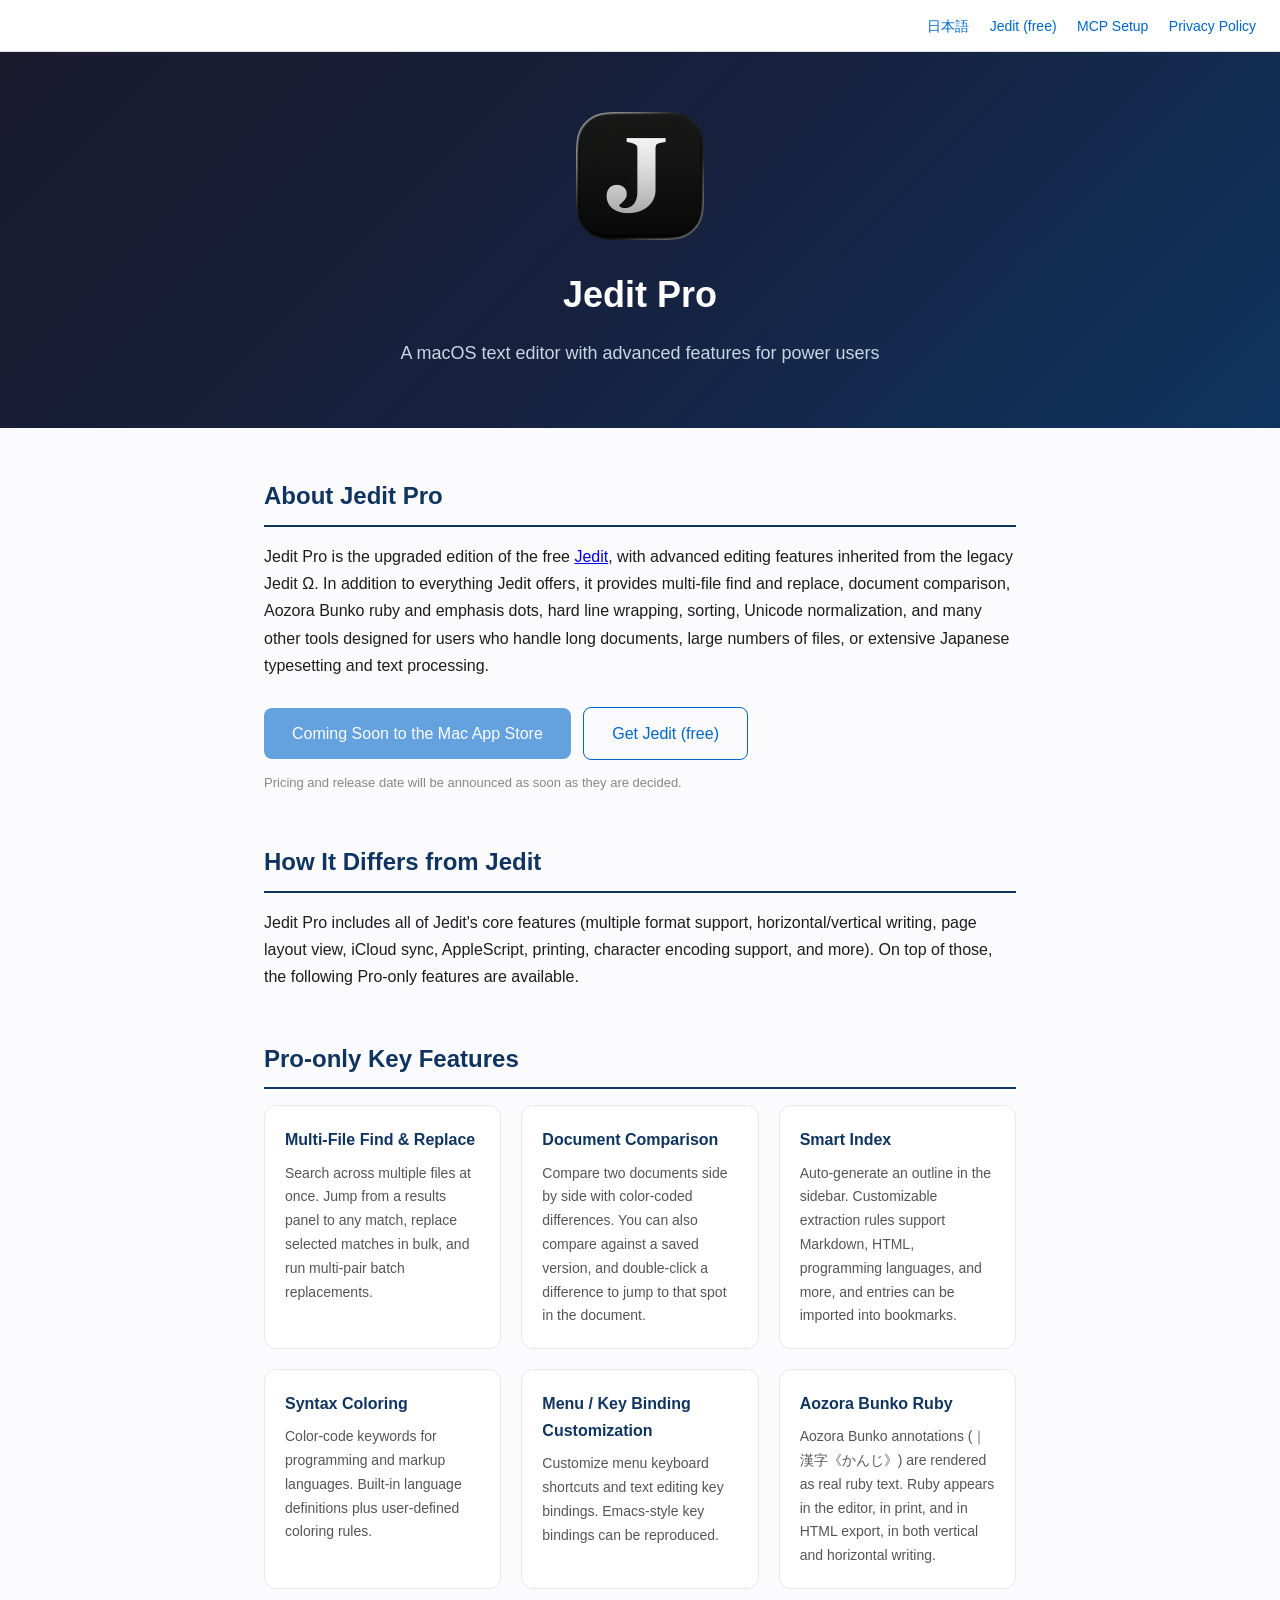
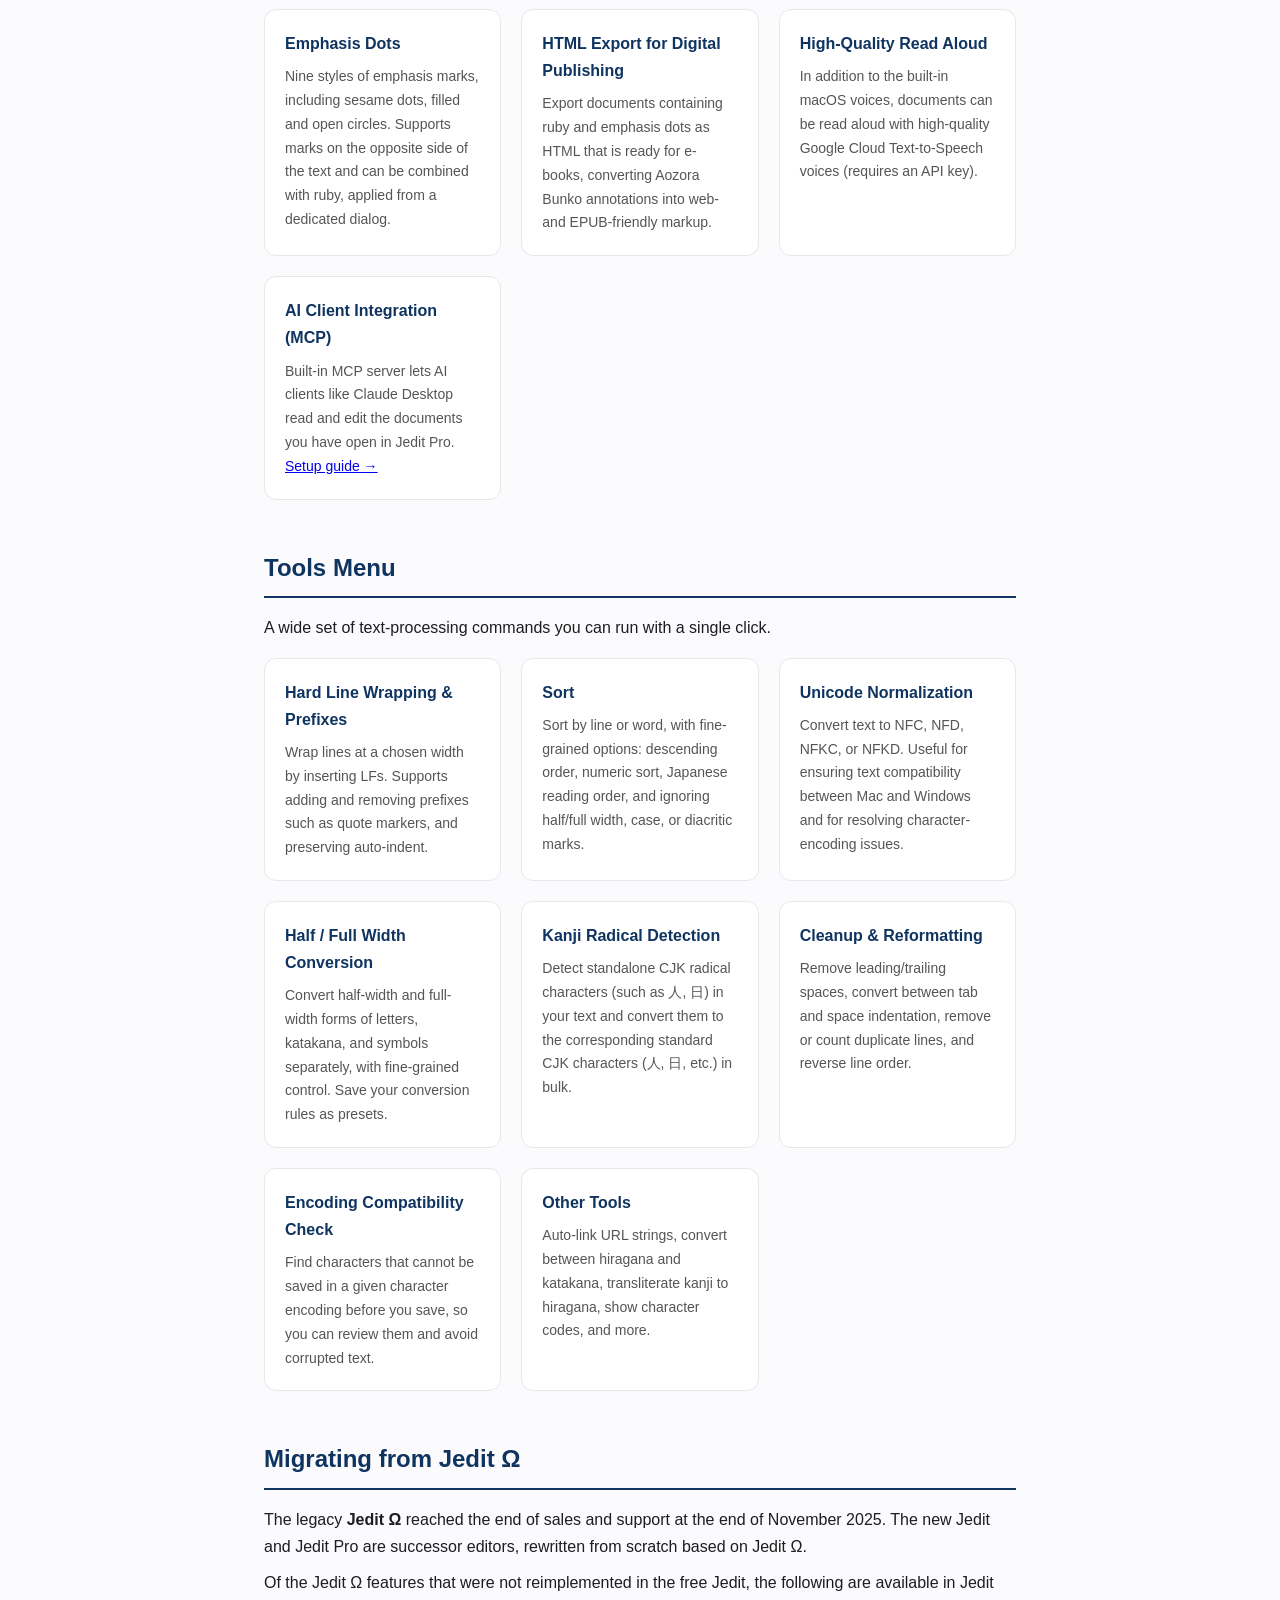
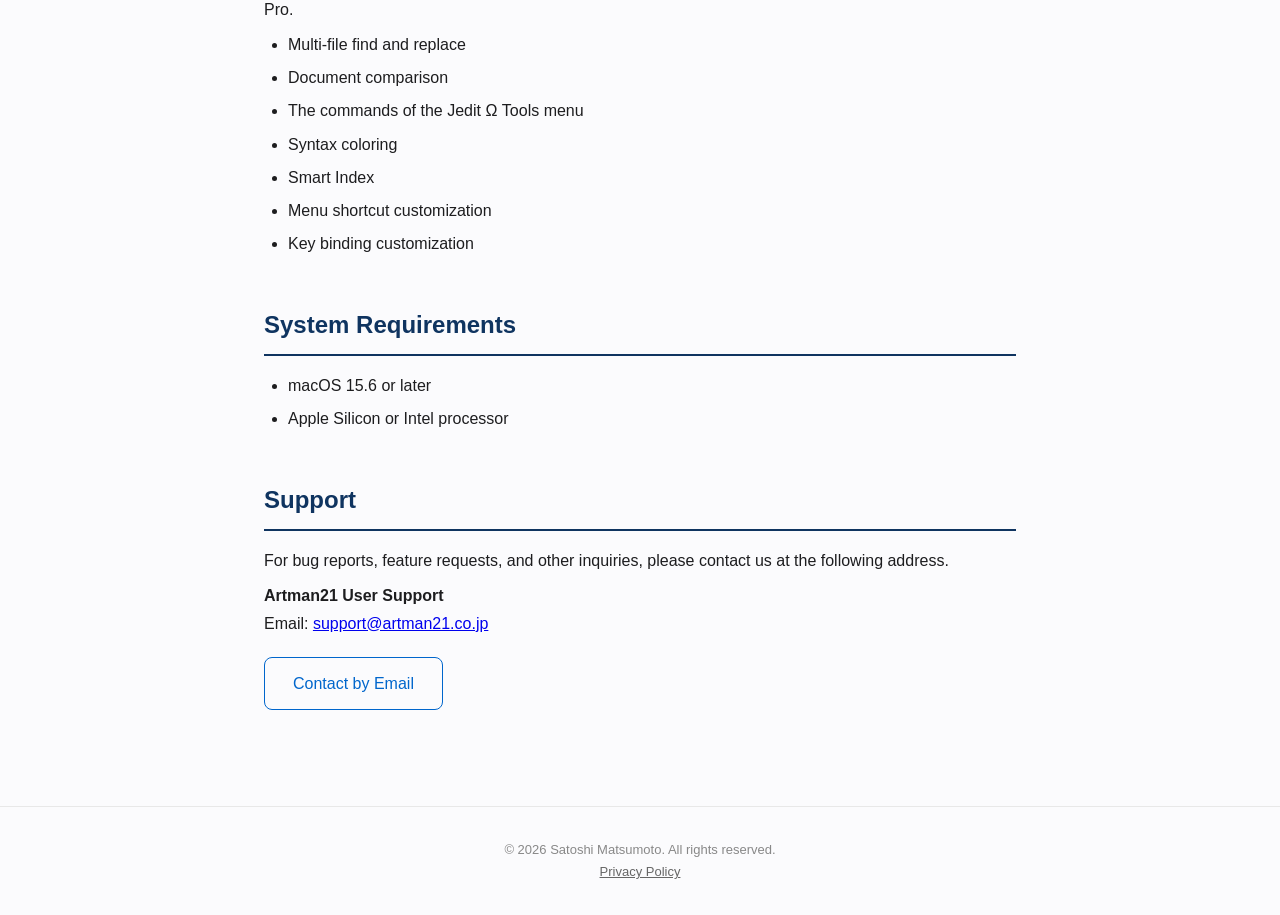
==== docs/en/index.html @ 1ffa5cee "サポートページを現行の Pro 機能に合わせて更新 (日英) 新規掲載: 書類の比較、青空文庫ルビ、傍点(圏点)、電子出版向け HTML 書き出し、 高品質な読み上げ (Google Cloud TT" ====
<!DOCTYPE html>
<html lang="en">
<head>
<meta charset="utf-8">
<meta name="viewport" content="width=device-width, initial-scale=1">
<title>Jedit Pro</title>
<link rel="stylesheet" href="../style.css">
</head>
<body>
<nav>
  <a href="../ja/">日本語</a>
  <a href="https://cometheart314.github.io/Jedit-open/en/">Jedit (free)</a>
  <a href="mcp.html">MCP Setup</a>
  <a href="privacy.html">Privacy Policy</a>
</nav>
<header>
  <img src="../appicon.png" alt="Jedit Pro" width="128" height="128" style="margin-bottom: 16px;">
  <h1>Jedit Pro</h1>
  <p>A macOS text editor with advanced features for power users</p>
</header>
<main>
  <section>
    <h2>About Jedit Pro</h2>
    <p>Jedit Pro is the upgraded edition of the free <a href="https://cometheart314.github.io/Jedit-open/en/">Jedit</a>, with advanced editing features inherited from the legacy Jedit Ω. In addition to everything Jedit offers, it provides multi-file find and replace, document comparison, Aozora Bunko ruby and emphasis dots, hard line wrapping, sorting, Unicode normalization, and many other tools designed for users who handle long documents, large numbers of files, or extensive Japanese typesetting and text processing.</p>
    <div style="margin-top: 20px;">
      <span class="btn" style="opacity:0.6; cursor:default;">Coming Soon to the Mac App Store</span>
      <a href="https://cometheart314.github.io/Jedit-open/en/" class="btn btn-secondary">Get Jedit (free)</a>
    </div>
    <p style="margin-top: 12px; font-size: 13px; color: #888;">Pricing and release date will be announced as soon as they are decided.</p>
  </section>

  <section>
    <h2>How It Differs from Jedit</h2>
    <p>Jedit Pro includes all of Jedit's core features (multiple format support, horizontal/vertical writing, page layout view, iCloud sync, AppleScript, printing, character encoding support, and more). On top of those, the following Pro-only features are available.</p>
  </section>

  <section>
    <h2>Pro-only Key Features</h2>
    <div class="features-grid">
      <div class="feature-card">
        <h3>Multi-File Find &amp; Replace</h3>
        <p>Search across multiple files at once. Jump from a results panel to any match, replace selected matches in bulk, and run multi-pair batch replacements.</p>
      </div>
      <div class="feature-card">
        <h3>Document Comparison</h3>
        <p>Compare two documents side by side with color-coded differences. You can also compare against a saved version, and double-click a difference to jump to that spot in the document.</p>
      </div>
      <div class="feature-card">
        <h3>Smart Index</h3>
        <p>Auto-generate an outline in the sidebar. Customizable extraction rules support Markdown, HTML, programming languages, and more, and entries can be imported into bookmarks.</p>
      </div>
      <div class="feature-card">
        <h3>Syntax Coloring</h3>
        <p>Color-code keywords for programming and markup languages. Built-in language definitions plus user-defined coloring rules.</p>
      </div>
      <div class="feature-card">
        <h3>Menu / Key Binding Customization</h3>
        <p>Customize menu keyboard shortcuts and text editing key bindings. Emacs-style key bindings can be reproduced.</p>
      </div>
      <div class="feature-card">
        <h3>Aozora Bunko Ruby</h3>
        <p>Aozora Bunko annotations (｜漢字《かんじ》) are rendered as real ruby text. Ruby appears in the editor, in print, and in HTML export, in both vertical and horizontal writing.</p>
      </div>
      <div class="feature-card">
        <h3>Emphasis Dots</h3>
        <p>Nine styles of emphasis marks, including sesame dots, filled and open circles. Supports marks on the opposite side of the text and can be combined with ruby, applied from a dedicated dialog.</p>
      </div>
      <div class="feature-card">
        <h3>HTML Export for Digital Publishing</h3>
        <p>Export documents containing ruby and emphasis dots as HTML that is ready for e-books, converting Aozora Bunko annotations into web- and EPUB-friendly markup.</p>
      </div>
      <div class="feature-card">
        <h3>High-Quality Read Aloud</h3>
        <p>In addition to the built-in macOS voices, documents can be read aloud with high-quality Google Cloud Text-to-Speech voices (requires an API key).</p>
      </div>
      <div class="feature-card">
        <h3>AI Client Integration (MCP)</h3>
        <p>Built-in MCP server lets AI clients like Claude Desktop read and edit the documents you have open in Jedit Pro. <a href="mcp.html">Setup guide &rarr;</a></p>
      </div>
    </div>
  </section>

  <section>
    <h2>Tools Menu</h2>
    <p>A wide set of text-processing commands you can run with a single click.</p>
    <div class="features-grid">
      <div class="feature-card">
        <h3>Hard Line Wrapping &amp; Prefixes</h3>
        <p>Wrap lines at a chosen width by inserting LFs. Supports adding and removing prefixes such as quote markers, and preserving auto-indent.</p>
      </div>
      <div class="feature-card">
        <h3>Sort</h3>
        <p>Sort by line or word, with fine-grained options: descending order, numeric sort, Japanese reading order, and ignoring half/full width, case, or diacritic marks.</p>
      </div>
      <div class="feature-card">
        <h3>Unicode Normalization</h3>
        <p>Convert text to NFC, NFD, NFKC, or NFKD. Useful for ensuring text compatibility between Mac and Windows and for resolving character-encoding issues.</p>
      </div>
      <div class="feature-card">
        <h3>Half / Full Width Conversion</h3>
        <p>Convert half-width and full-width forms of letters, katakana, and symbols separately, with fine-grained control. Save your conversion rules as presets.</p>
      </div>
      <div class="feature-card">
        <h3>Kanji Radical Detection</h3>
        <p>Detect standalone CJK radical characters (such as ⼈, ⽇) in your text and convert them to the corresponding standard CJK characters (人, 日, etc.) in bulk.</p>
      </div>
      <div class="feature-card">
        <h3>Cleanup &amp; Reformatting</h3>
        <p>Remove leading/trailing spaces, convert between tab and space indentation, remove or count duplicate lines, and reverse line order.</p>
      </div>
      <div class="feature-card">
        <h3>Encoding Compatibility Check</h3>
        <p>Find characters that cannot be saved in a given character encoding before you save, so you can review them and avoid corrupted text.</p>
      </div>
      <div class="feature-card">
        <h3>Other Tools</h3>
        <p>Auto-link URL strings, convert between hiragana and katakana, transliterate kanji to hiragana, show character codes, and more.</p>
      </div>
    </div>
  </section>

  <section>
    <h2>Migrating from Jedit Ω</h2>
    <p>The legacy <strong>Jedit Ω</strong> reached the end of sales and support at the end of November 2025. The new Jedit and Jedit Pro are successor editors, rewritten from scratch based on Jedit Ω.</p>
    <p style="margin-top: 8px;">Of the Jedit Ω features that were not reimplemented in the free Jedit, the following are available in Jedit Pro.</p>
    <ul>
      <li>Multi-file find and replace</li>
      <li>Document comparison</li>
      <li>The commands of the Jedit Ω Tools menu</li>
      <li>Syntax coloring</li>
      <li>Smart Index</li>
      <li>Menu shortcut customization</li>
      <li>Key binding customization</li>
    </ul>
  </section>

  <section>
    <h2>System Requirements</h2>
    <ul>
      <li>macOS 15.6 or later</li>
      <li>Apple Silicon or Intel processor</li>
    </ul>
  </section>

  <section>
    <h2>Support</h2>
    <p>For bug reports, feature requests, and other inquiries, please contact us at the following address.</p>
    <p style="margin-top: 8px;"><strong>Artman21 User Support</strong><br>
      Email: <a href="mailto:support@artman21.co.jp">support@artman21.co.jp</a></p>
    <div style="margin-top: 12px;">
      <a href="mailto:support@artman21.co.jp" class="btn btn-secondary">Contact by Email</a>
    </div>
  </section>
</main>
<footer>
  <p>&copy; 2026 Satoshi Matsumoto. All rights reserved.</p>
  <p><a href="privacy.html">Privacy Policy</a></p>
</footer>
</body>
</html>
---- docs/style.css ----
* { margin: 0; padding: 0; box-sizing: border-box; }
body {
  font-family: -apple-system, BlinkMacSystemFont, "Hiragino Sans", "Segoe UI", Roboto, sans-serif;
  color: #1d1d1f;
  background: #fbfbfd;
  line-height: 1.7;
}
header {
  background: linear-gradient(135deg, #1a1a2e 0%, #16213e 50%, #0f3460 100%);
  color: #fff;
  padding: 60px 24px;
  text-align: center;
}
header h1 { font-size: 36px; font-weight: 700; margin-bottom: 12px; }
header p { font-size: 18px; color: #c8d6e5; max-width: 600px; margin: 0 auto; }
nav {
  background: rgba(255,255,255,0.92);
  backdrop-filter: blur(10px);
  border-bottom: 1px solid #e0e0e0;
  padding: 12px 24px;
  text-align: right;
  position: sticky;
  top: 0;
  z-index: 10;
}
nav a { color: #0066cc; text-decoration: none; font-size: 14px; margin-left: 16px; }
nav a:hover { text-decoration: underline; }
main { max-width: 800px; margin: 0 auto; padding: 48px 24px; }
section { margin-bottom: 48px; }
section h2 {
  font-size: 24px;
  font-weight: 600;
  margin-bottom: 16px;
  padding-bottom: 8px;
  border-bottom: 2px solid #0f3460;
  color: #0f3460;
}
ul { padding-left: 24px; margin-top: 8px; }
li { margin-bottom: 6px; }
.features-grid {
  display: grid;
  grid-template-columns: repeat(auto-fit, minmax(220px, 1fr));
  gap: 20px;
  margin-top: 16px;
}
.feature-card {
  background: #fff;
  border: 1px solid #e8e8e8;
  border-radius: 12px;
  padding: 20px;
}
.feature-card h3 { font-size: 16px; margin-bottom: 8px; color: #0f3460; }
.feature-card p { font-size: 14px; color: #555; }
.btn {
  display: inline-block;
  background: #0066cc;
  color: #fff;
  padding: 12px 28px;
  border-radius: 8px;
  text-decoration: none;
  font-weight: 500;
  margin-top: 8px;
  margin-right: 8px;
}
.btn:hover { background: #0055aa; }
.btn-secondary {
  background: transparent;
  color: #0066cc;
  border: 1px solid #0066cc;
}
.btn-secondary:hover { background: #f0f4ff; }
footer {
  text-align: center;
  padding: 32px 24px;
  color: #888;
  font-size: 13px;
  border-top: 1px solid #e8e8e8;
}
footer a { color: #666; }
.license-note { font-size: 14px; color: #666; margin-top: 8px; }
.markdown-body h1 { font-size: 24px; font-weight: 600; margin-bottom: 16px; padding-bottom: 8px; border-bottom: 2px solid #0f3460; color: #0f3460; }
.markdown-body h2 { font-size: 20px; font-weight: 600; margin-top: 32px; margin-bottom: 12px; color: #1d1d1f; }
.markdown-body ul { padding-left: 24px; margin-top: 8px; }
.markdown-body li { margin-bottom: 6px; }
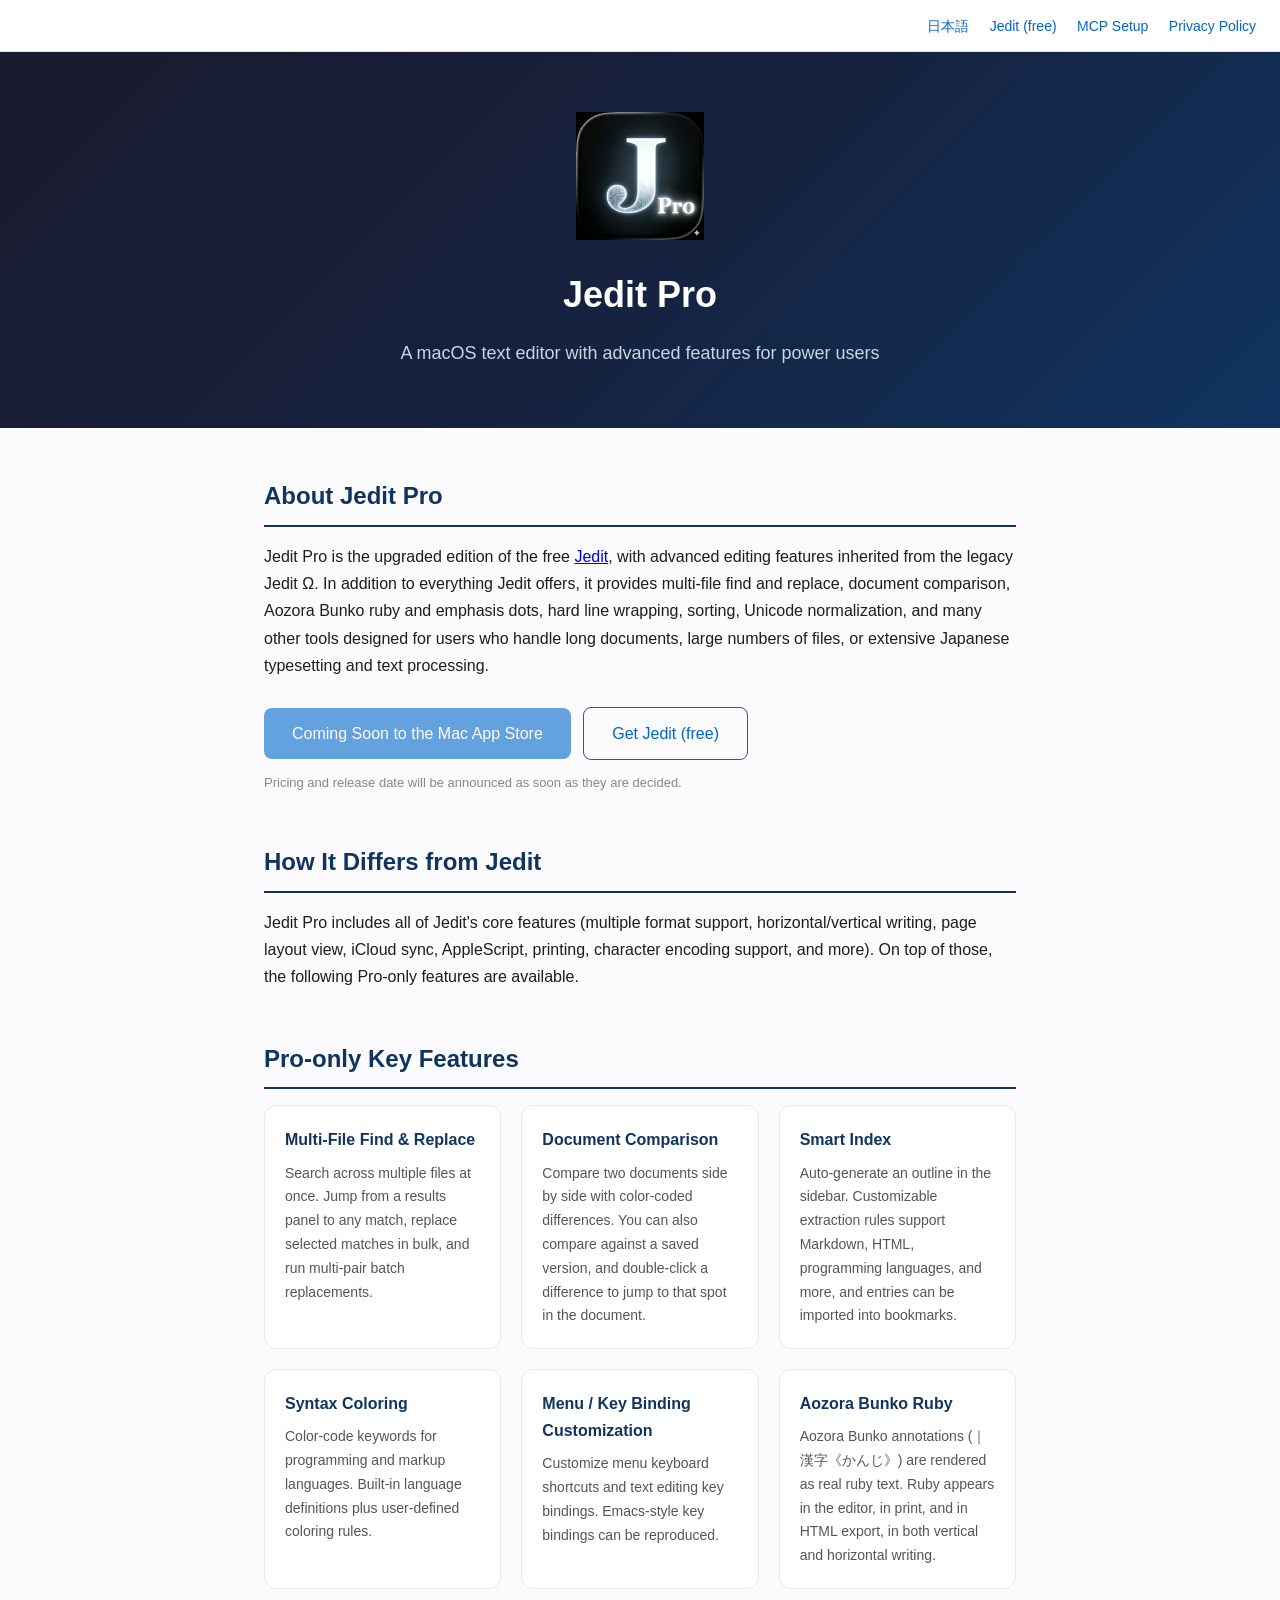
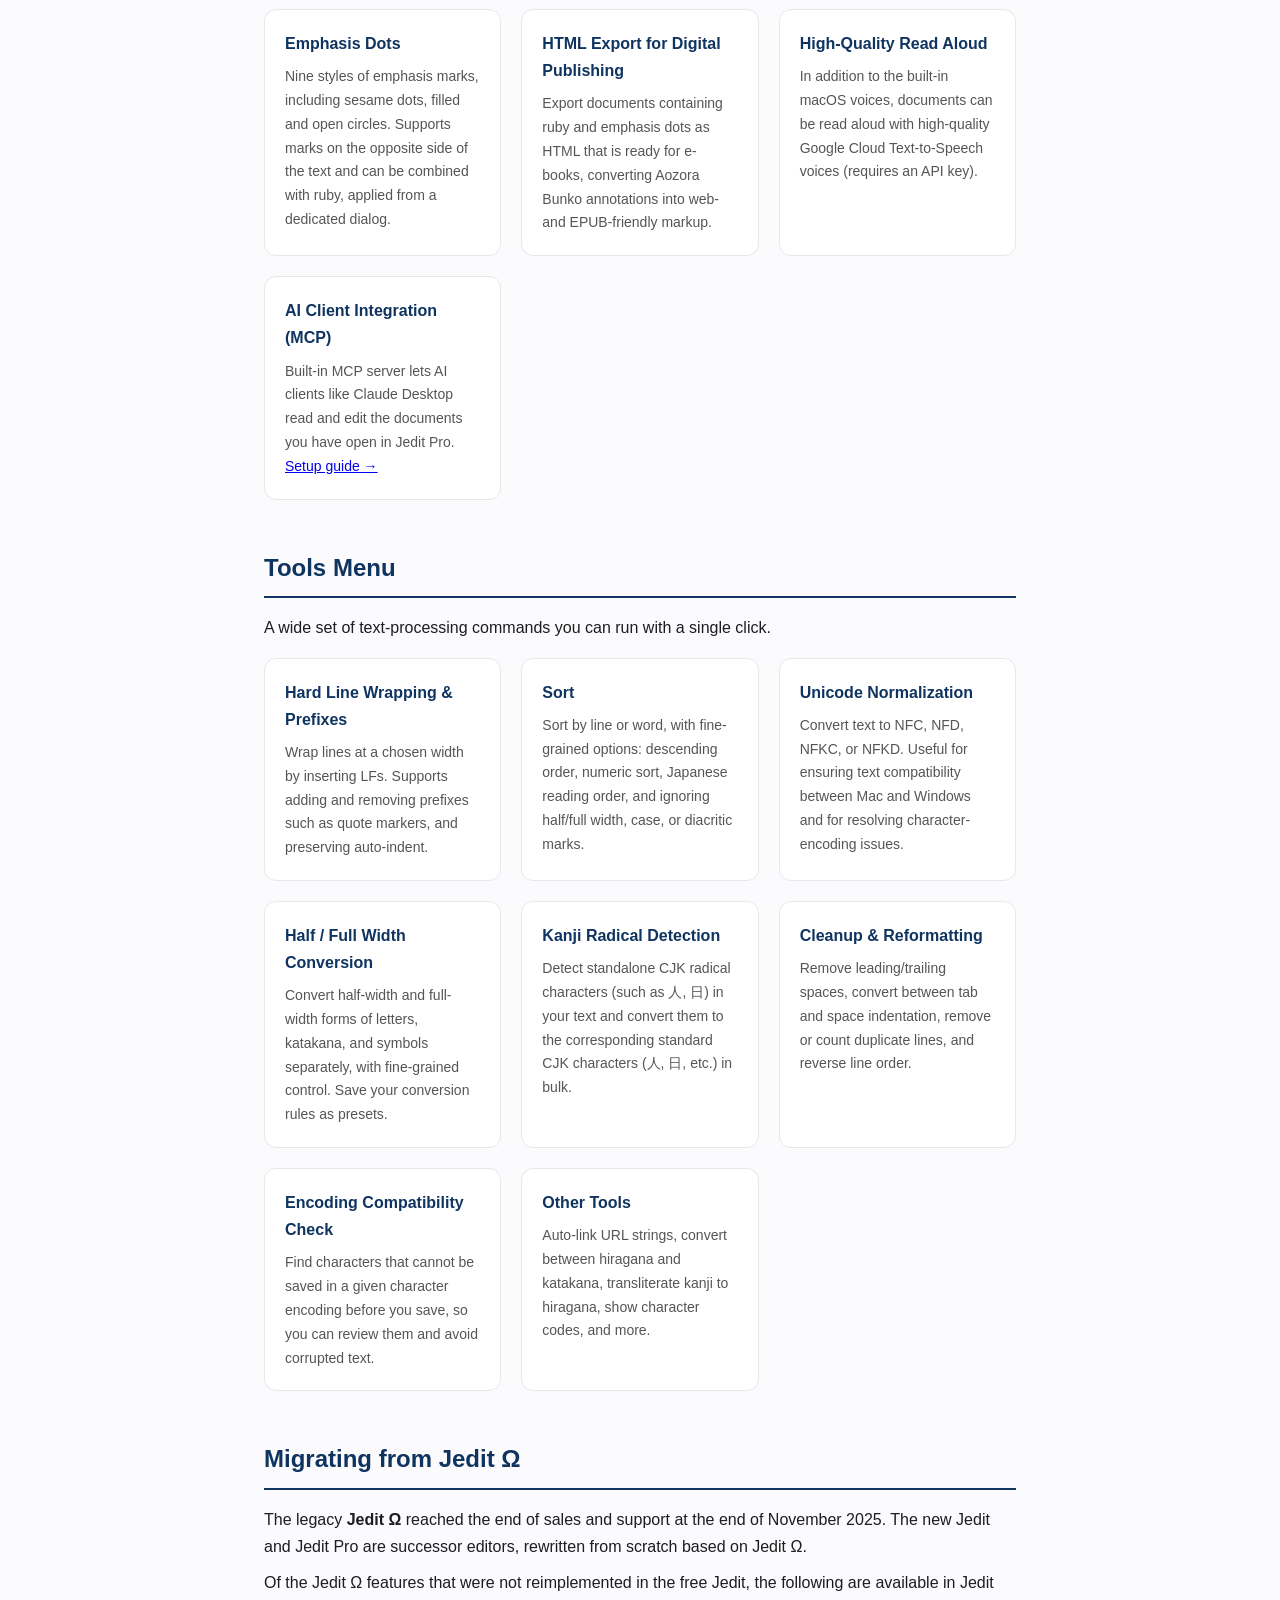
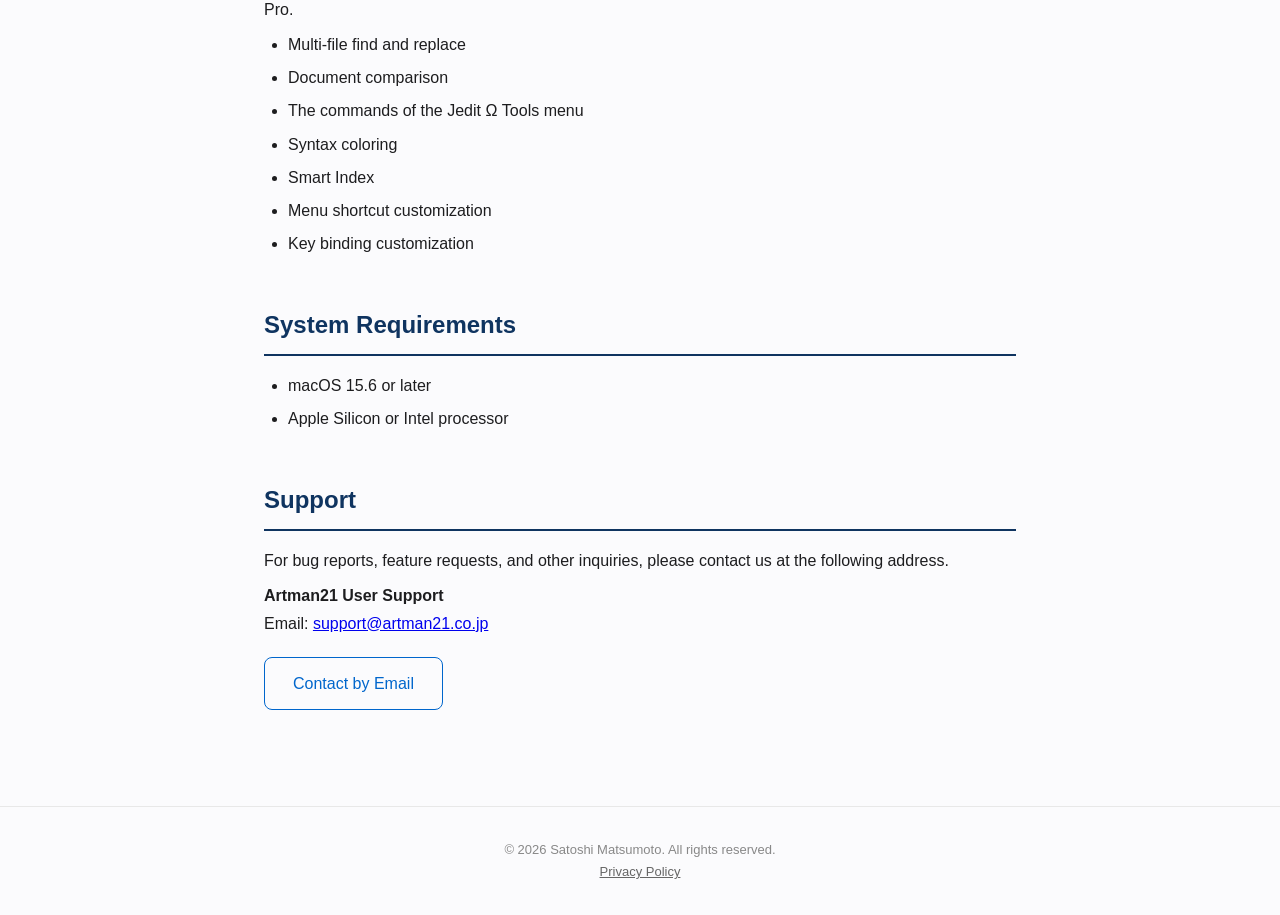
==== commit 366aa375: "アイコンを appicon-pro.png にリネームしてキャッシュを確実に更新 同名のまま差し替えたため、既訪問者のブラウザキャッシュが旧 Jedit アイコンを 返し続ける状態だった。ファイル名を" ====
--- a/docs/en/index.html
+++ b/docs/en/index.html
@@ -14,7 +14,7 @@
   <a href="privacy.html">Privacy Policy</a>
 </nav>
 <header>
-  <img src="../appicon.png" alt="Jedit Pro" width="128" height="128" style="margin-bottom: 16px;">
+  <img src="../appicon-pro.png" alt="Jedit Pro" width="128" height="128" style="margin-bottom: 16px;">
   <h1>Jedit Pro</h1>
   <p>A macOS text editor with advanced features for power users</p>
 </header>
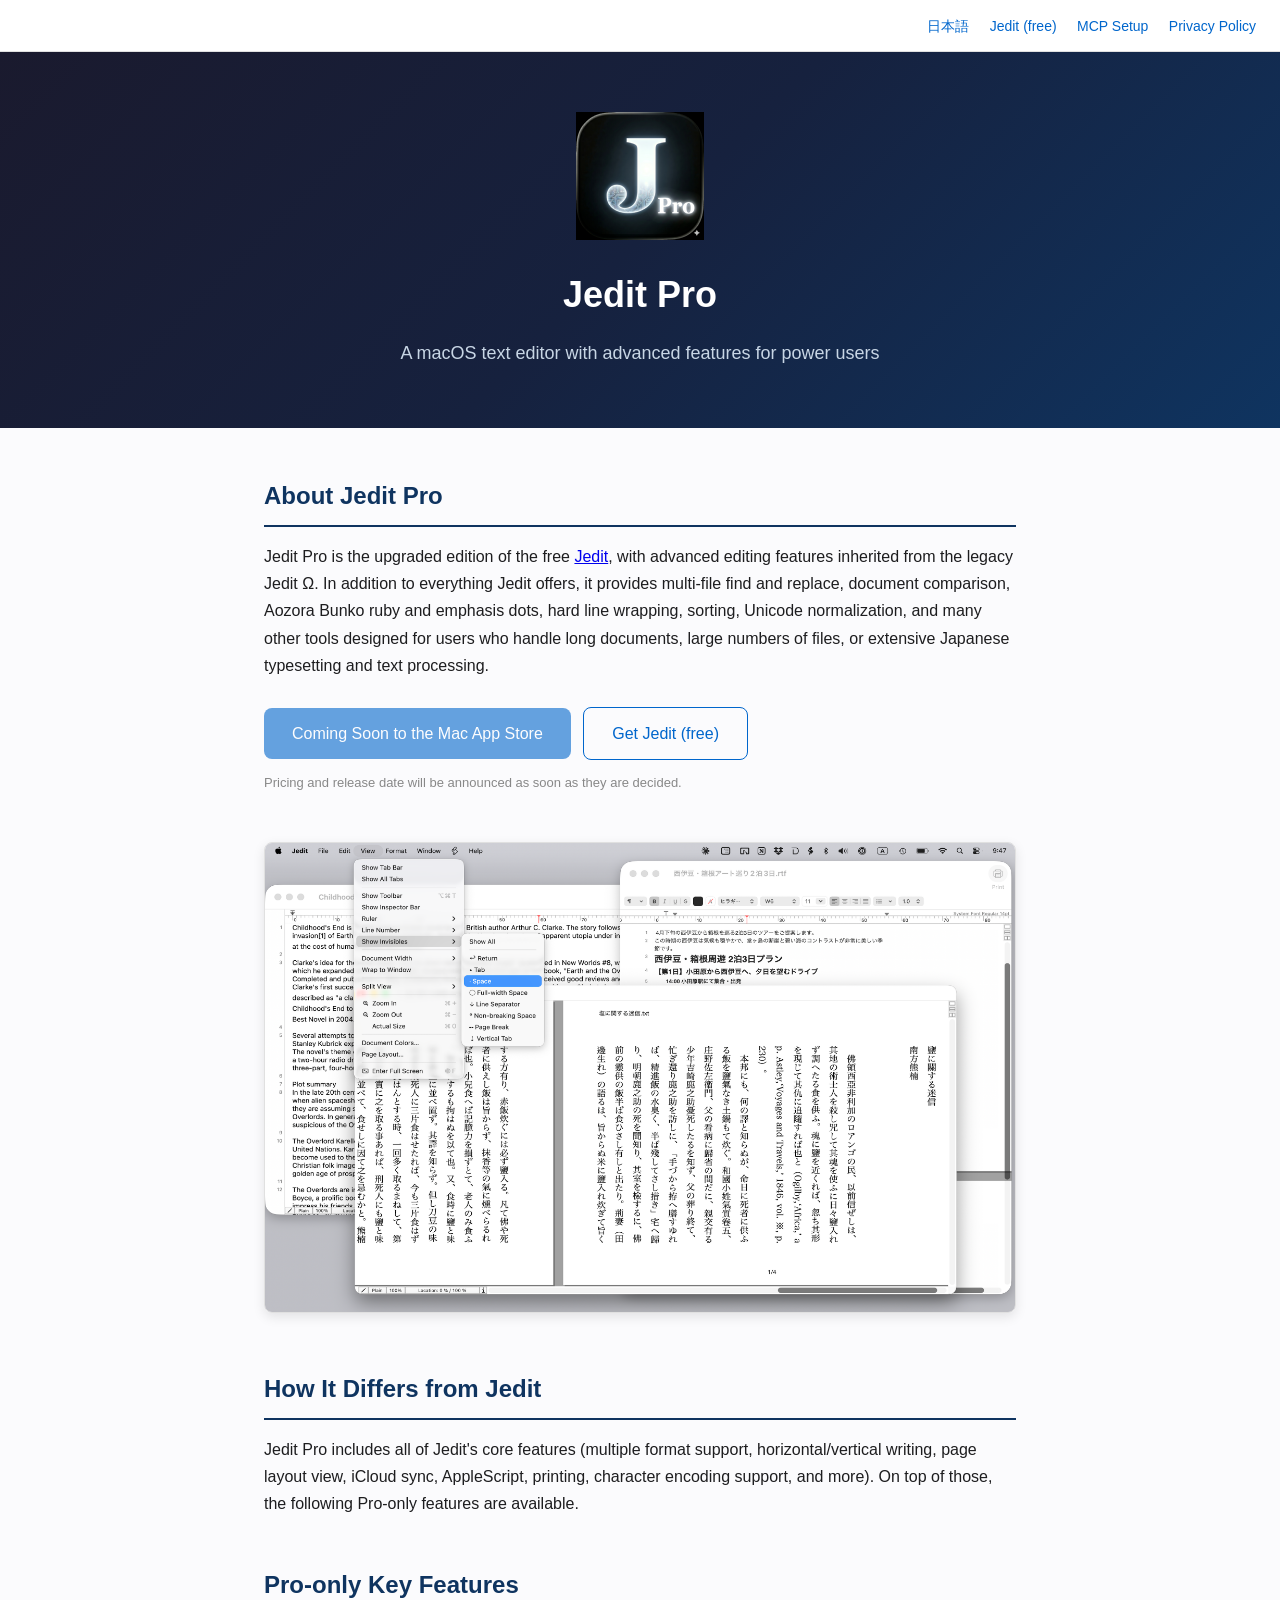
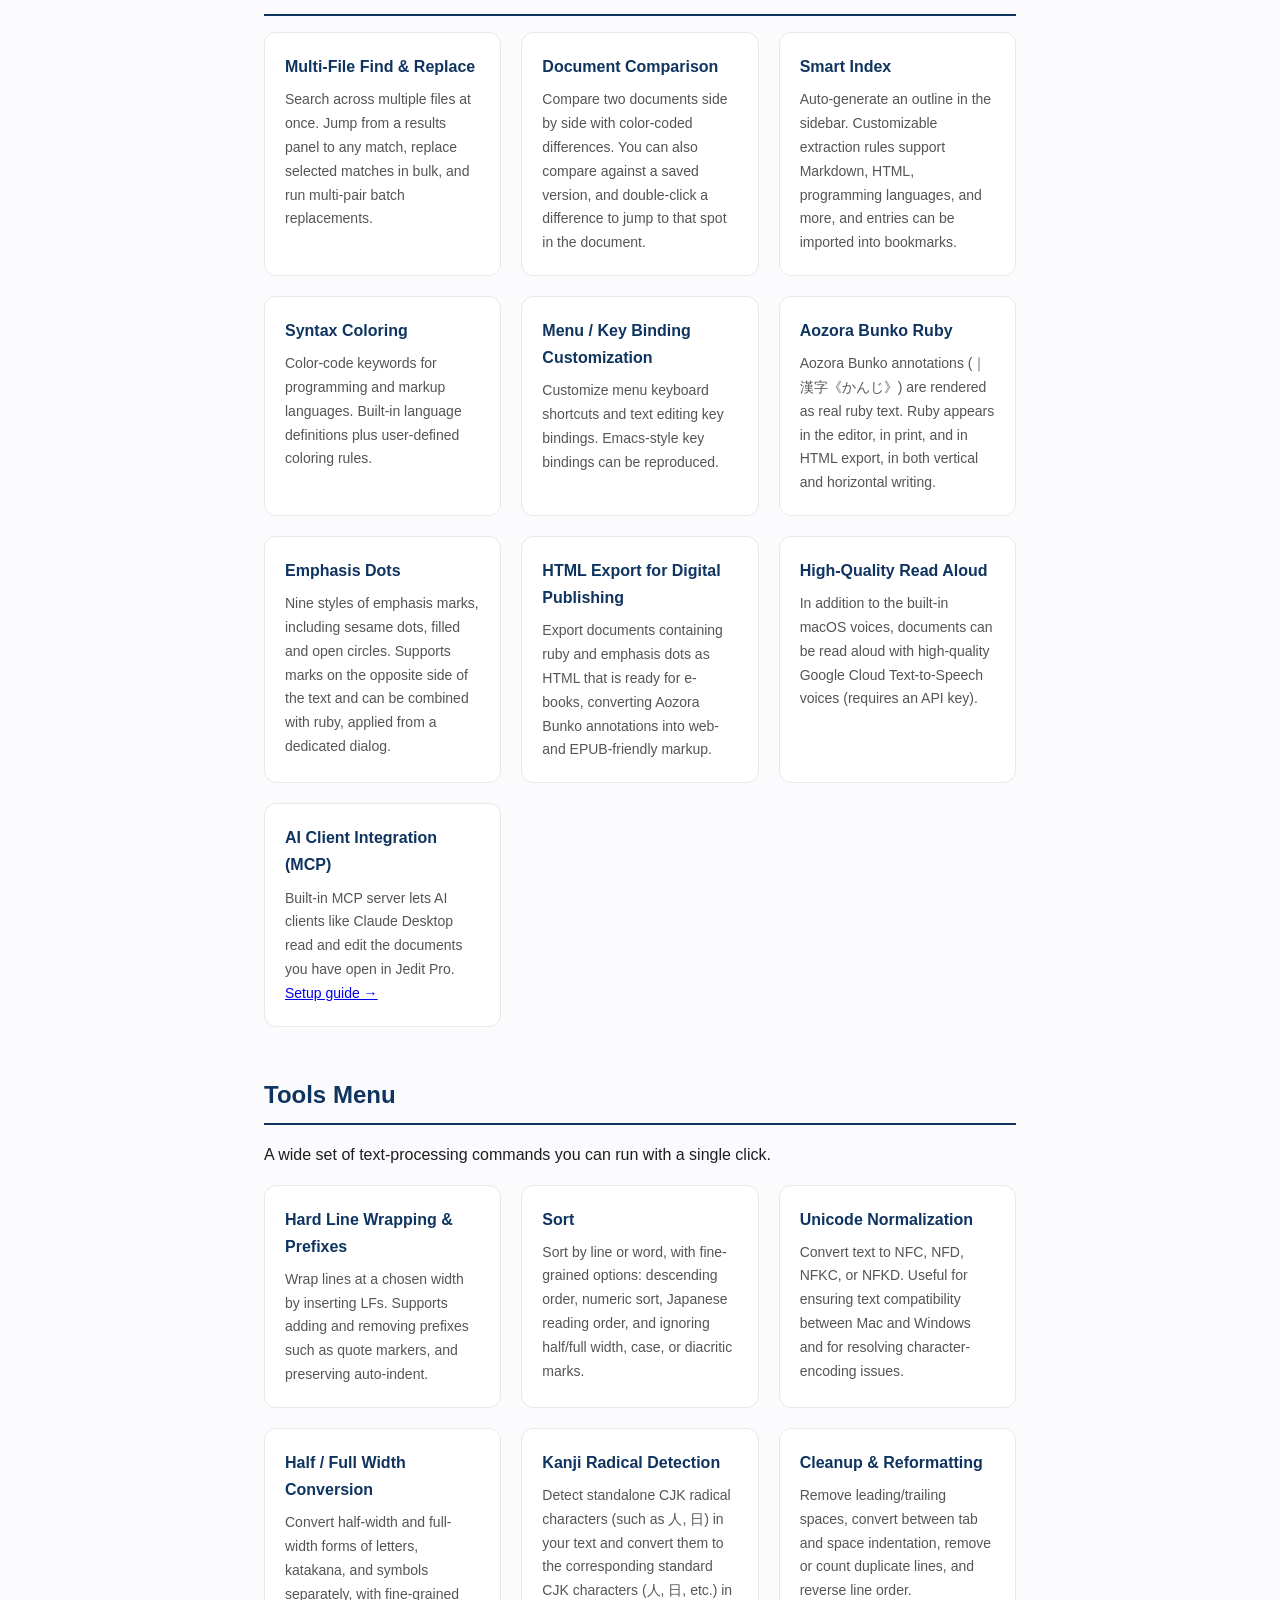
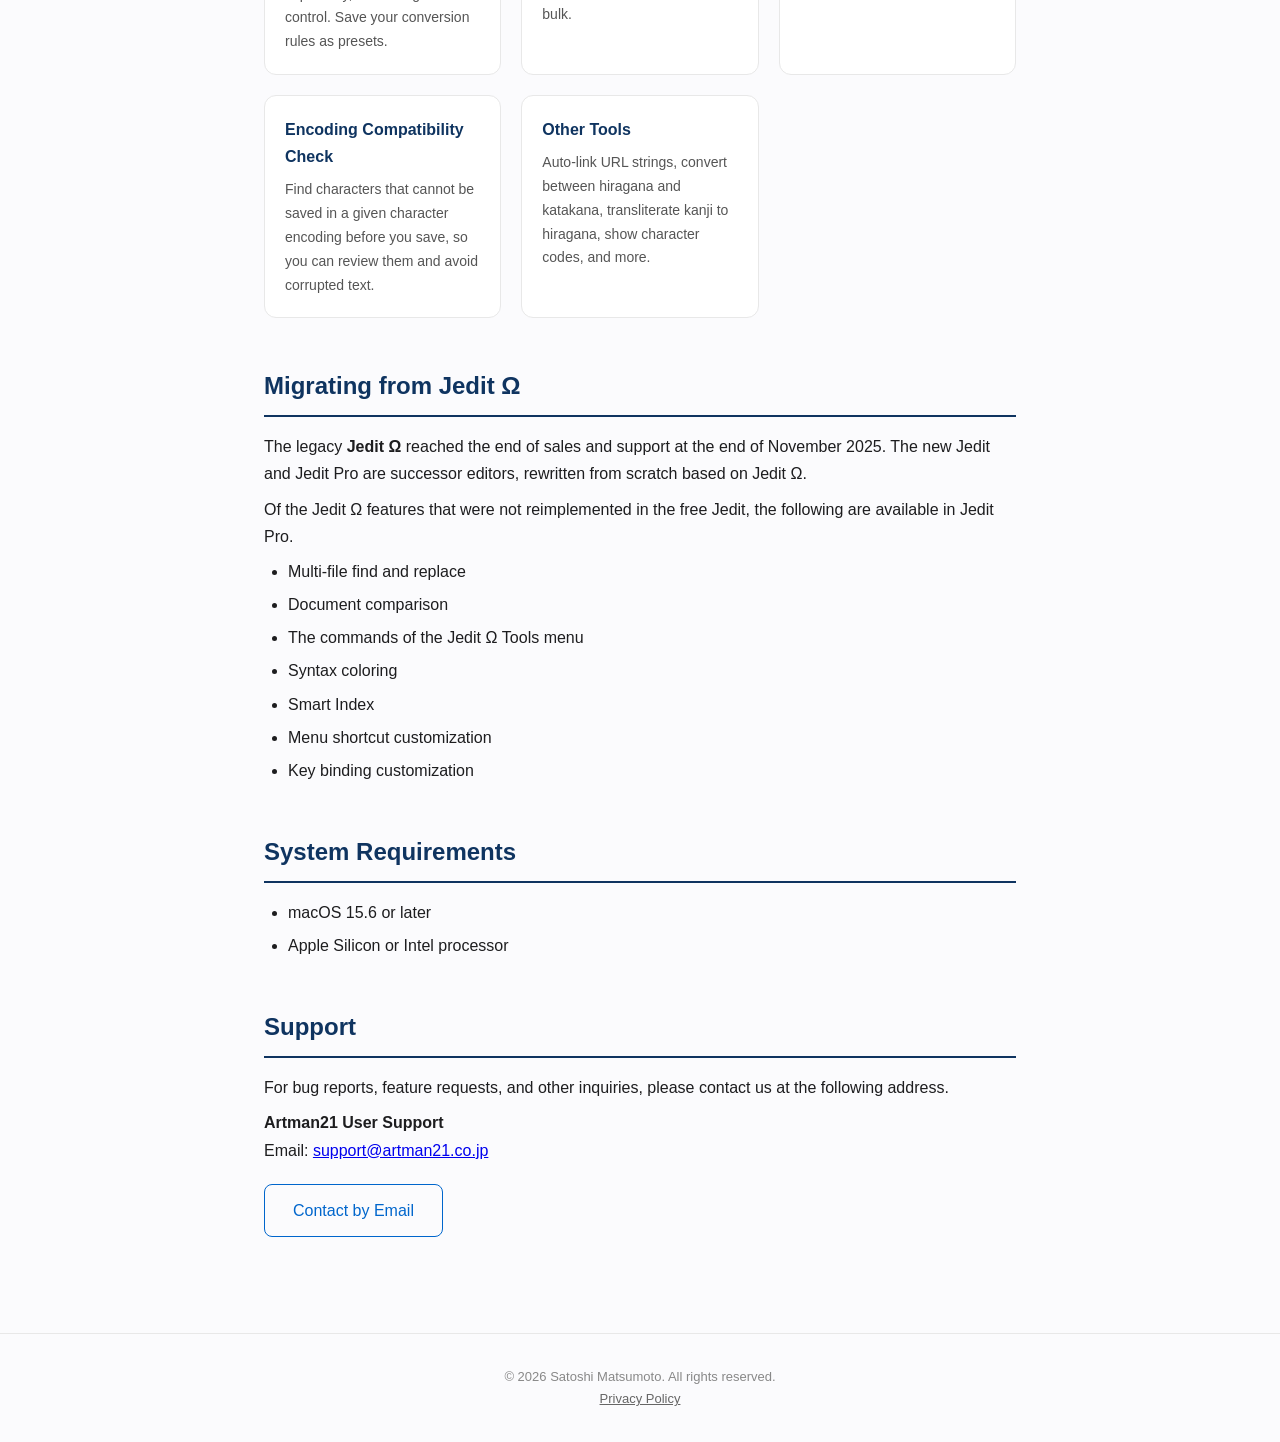
==== commit 33404f76: "サポートページにメインのスクリーンショットを追加 Jedit (無料版) のサポートページと同じ画像を、同じ位置 (導入セクションの直後) に 配置する。Jedit 側に合わせて見出しは付けない。  " ====
--- a/docs/en/index.html
+++ b/docs/en/index.html
@@ -27,6 +27,10 @@
       <a href="https://cometheart314.github.io/Jedit-open/en/" class="btn btn-secondary">Get Jedit (free)</a>
     </div>
     <p style="margin-top: 12px; font-size: 13px; color: #888;">Pricing and release date will be announced as soon as they are decided.</p>
+  </section>
+
+  <section>
+    <img src="../screenshot.png" alt="Jedit Pro Screenshot" style="width:100%; border-radius:8px; border:1px solid #e0e0e0; box-shadow:0 4px 12px rgba(0,0,0,0.1);">
   </section>
 
   <section>
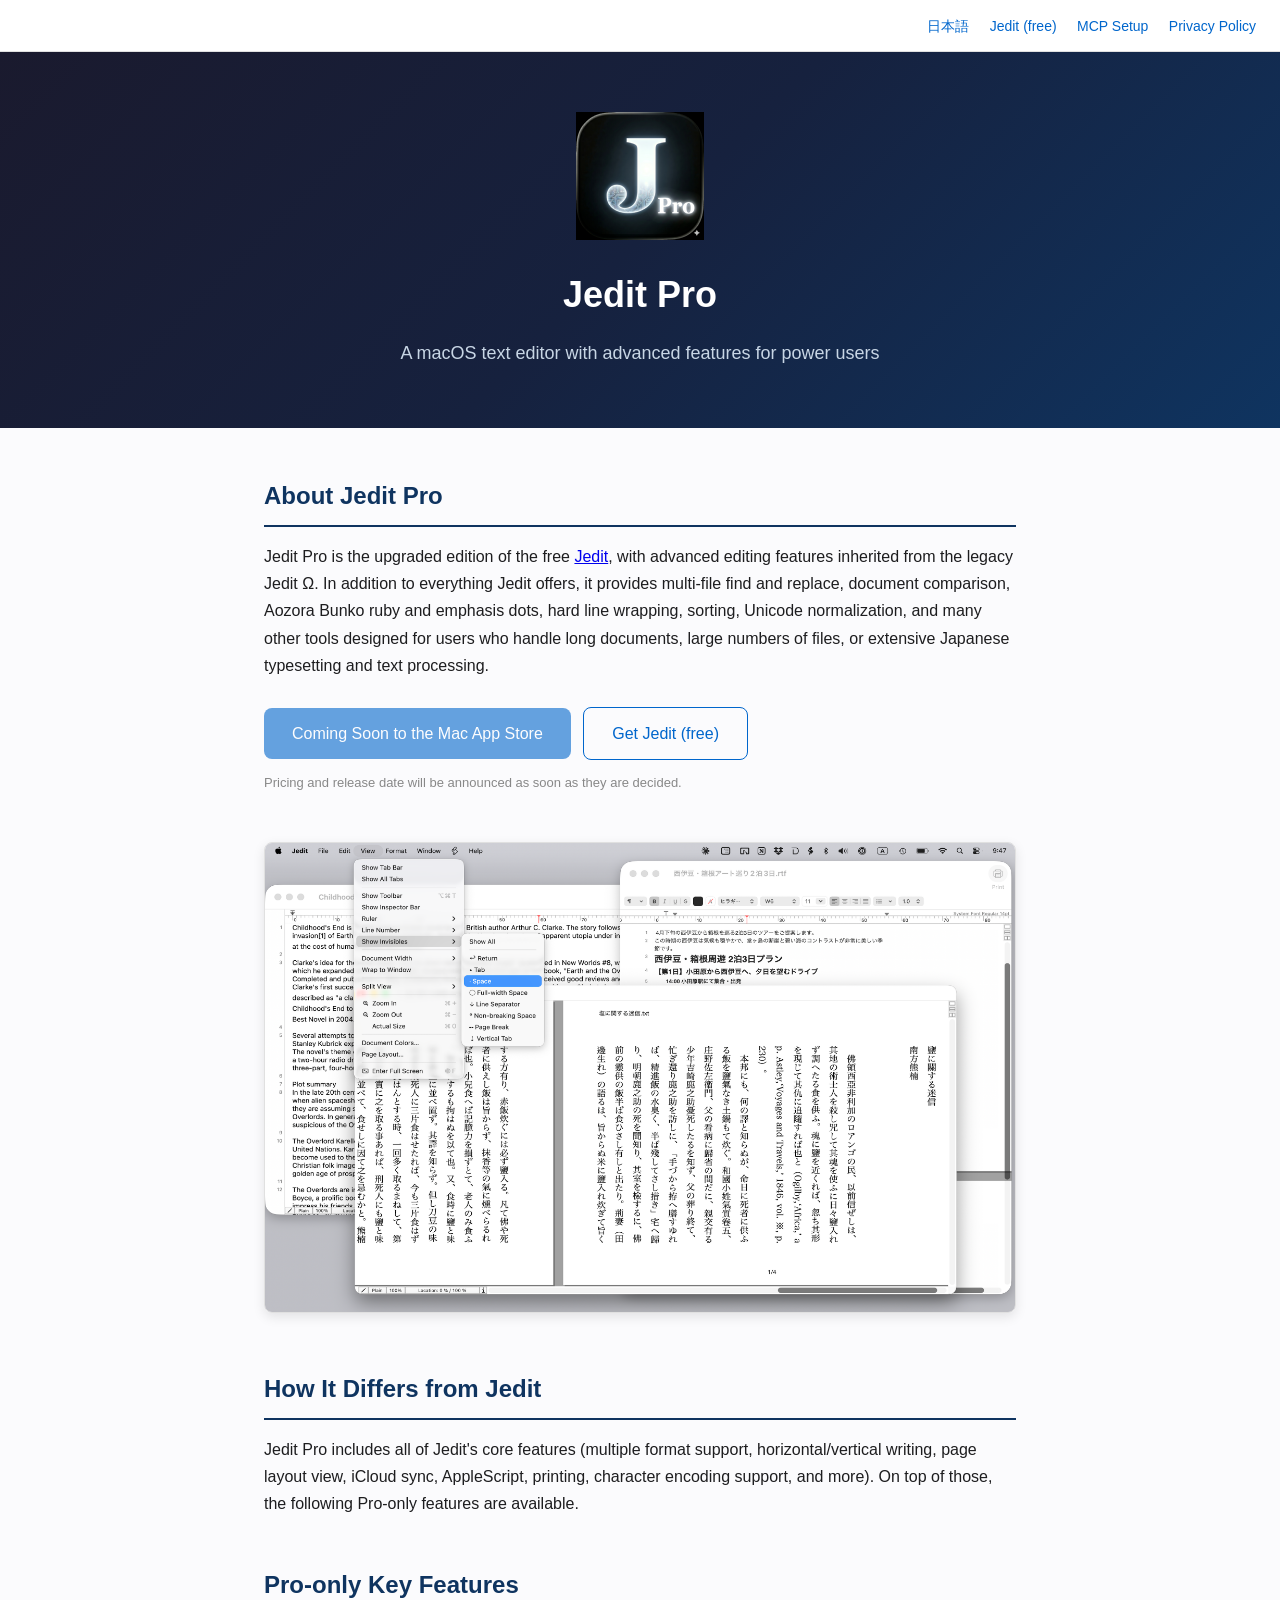
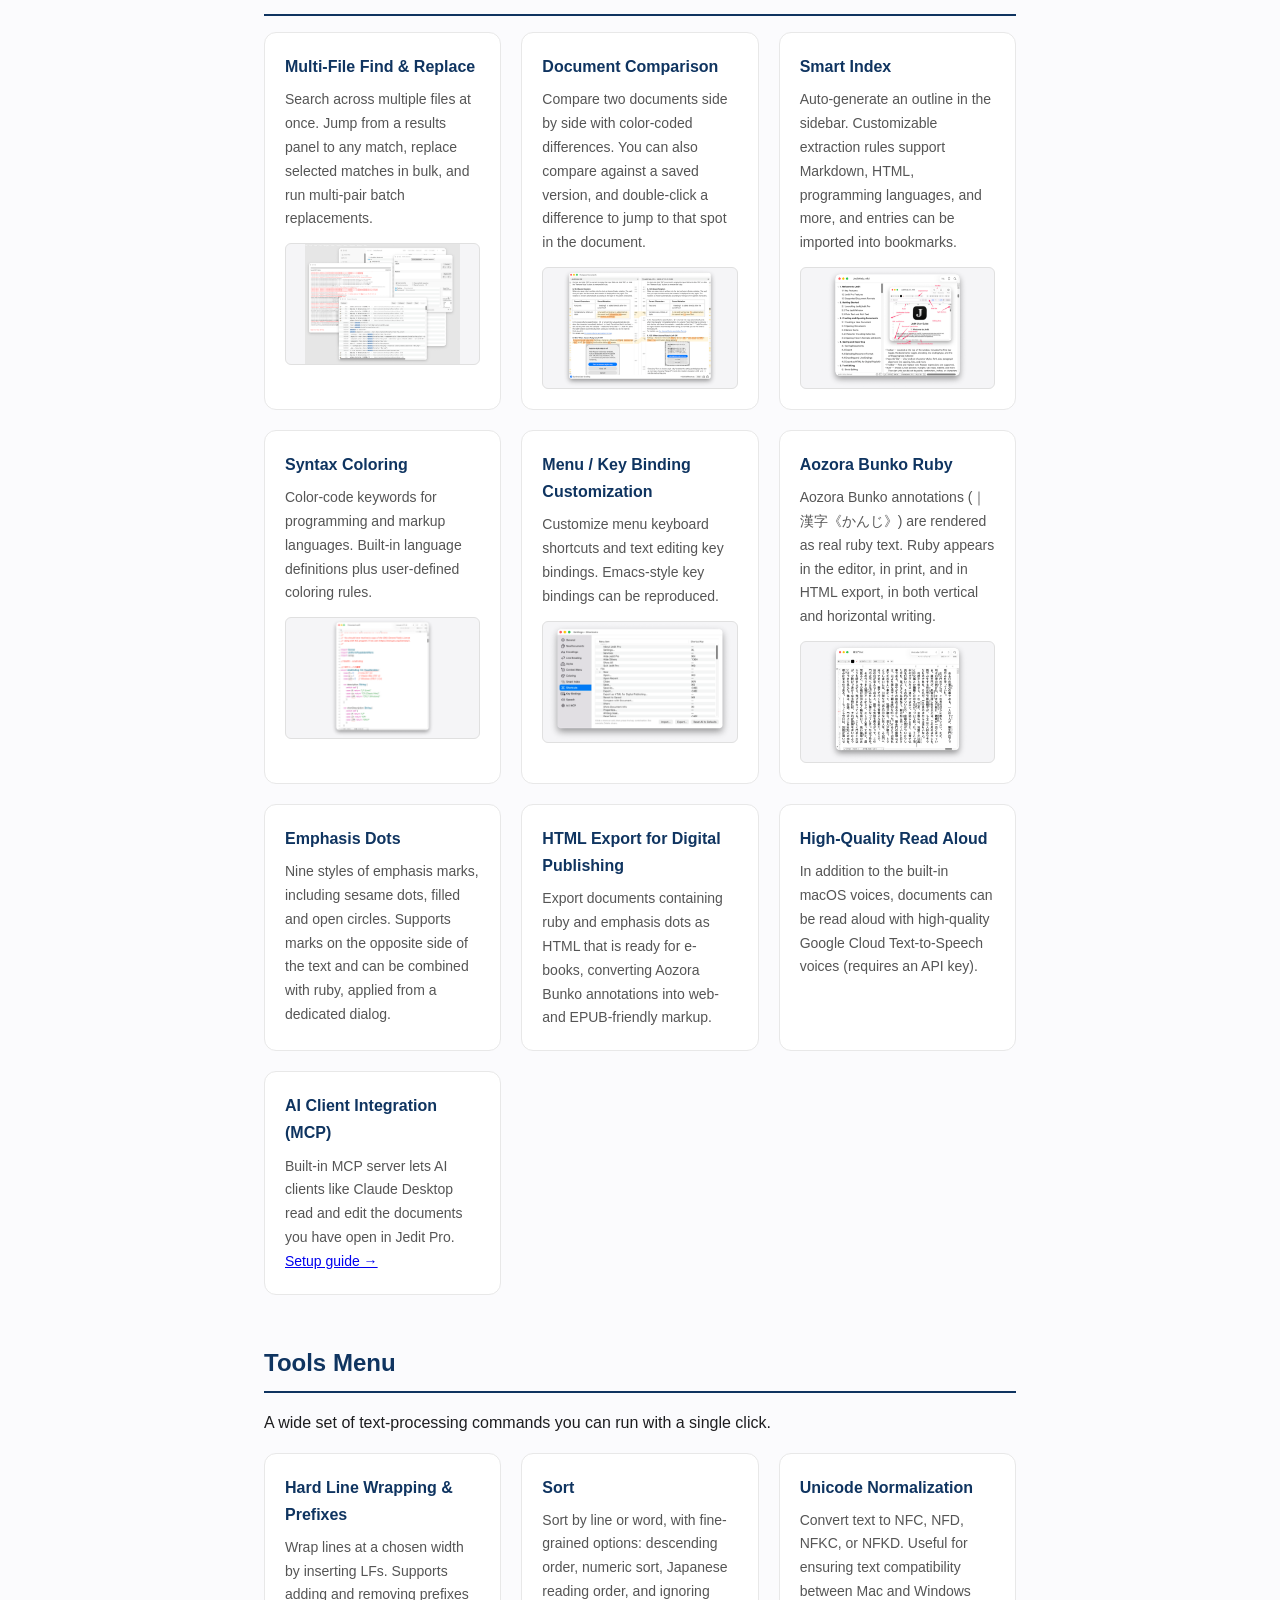
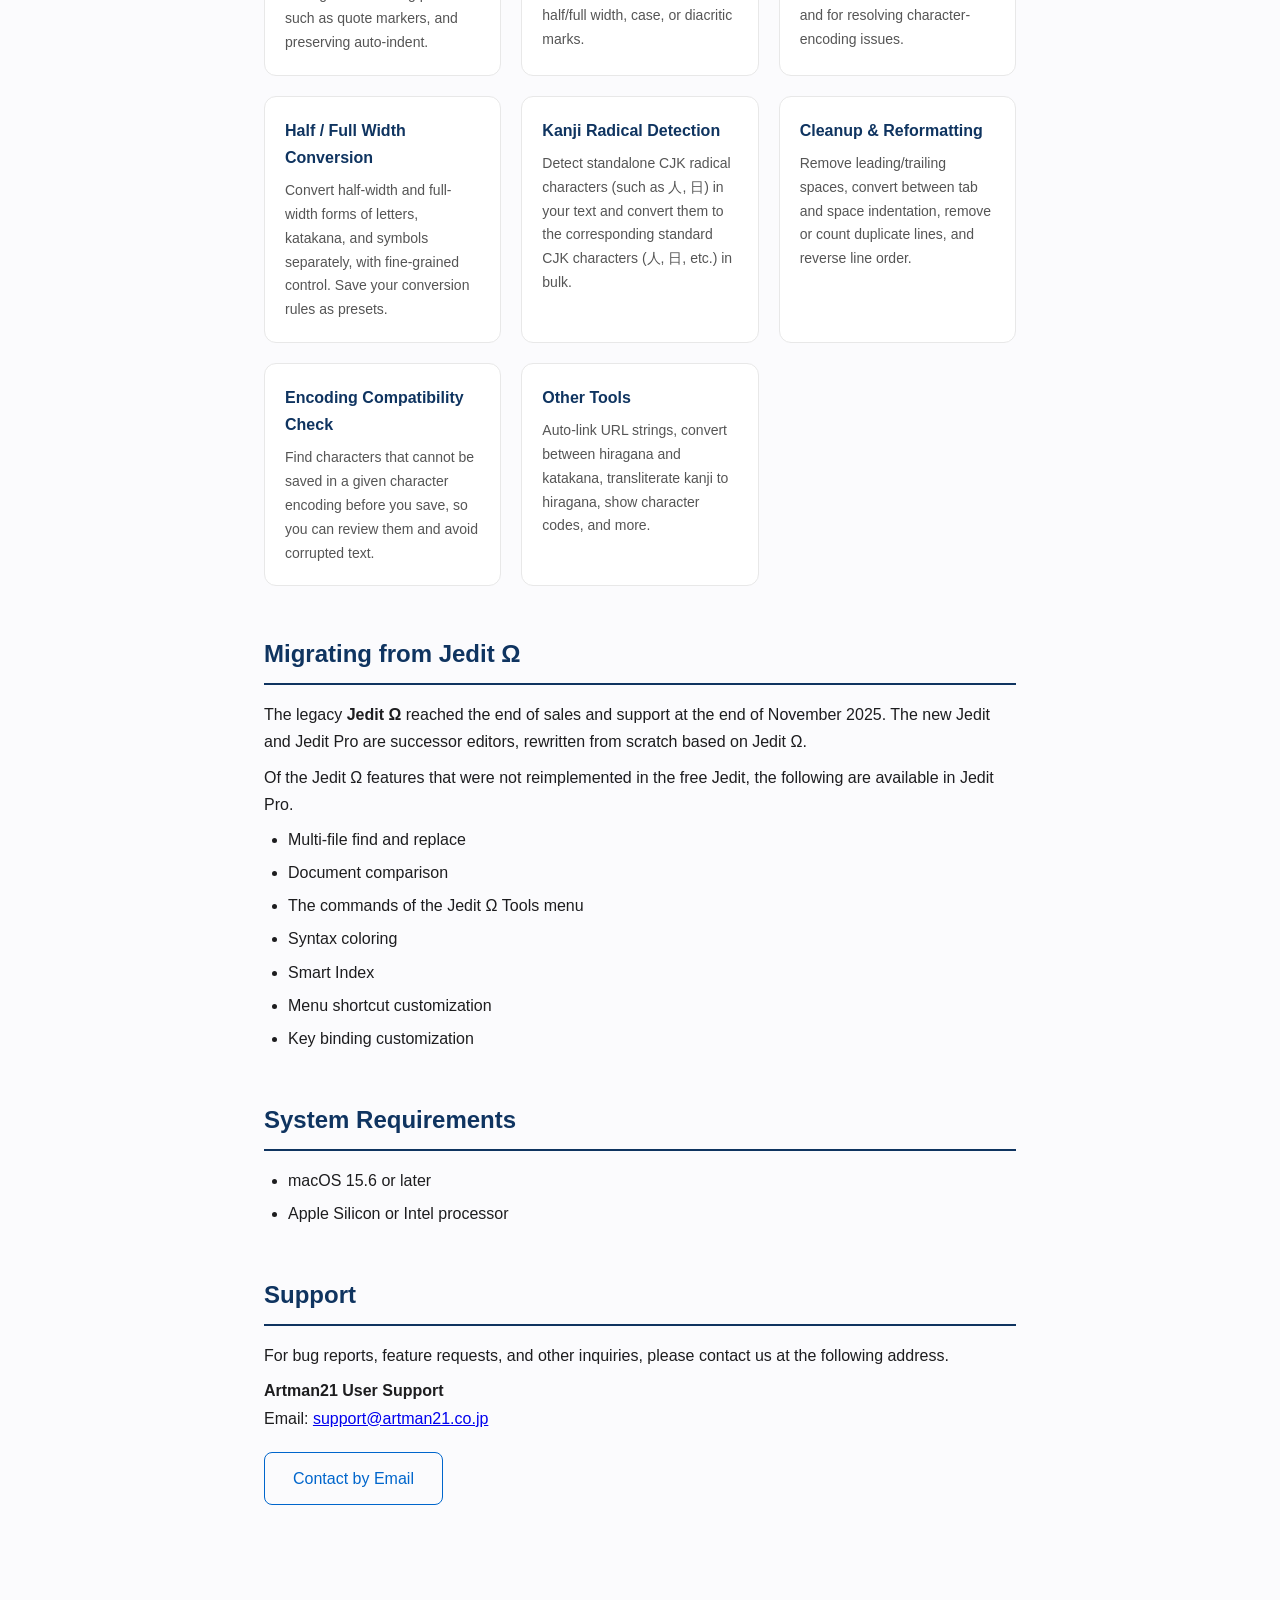
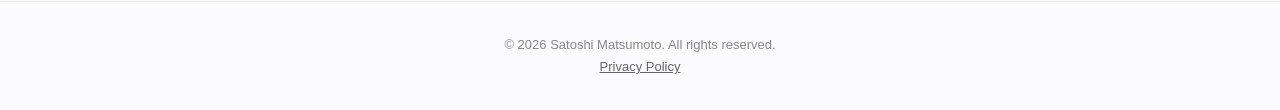
==== commit 2a6596ce: "英語版サポートページを完成 (スクリーンショット + ビューア) 英語版にも日本語版と同じ構成を適用: 該当 6 機能のカードに説明文の下へ サムネイルを付け、クリックで en/shots.html " ====
--- a/docs/en/index.html
+++ b/docs/en/index.html
@@ -4,7 +4,7 @@
 <meta charset="utf-8">
 <meta name="viewport" content="width=device-width, initial-scale=1">
 <title>Jedit Pro</title>
-<link rel="stylesheet" href="../style.css">
+<link rel="stylesheet" href="../style.css?v=3">
 </head>
 <body>
 <nav>
@@ -38,32 +38,50 @@
     <p>Jedit Pro includes all of Jedit's core features (multiple format support, horizontal/vertical writing, page layout view, iCloud sync, AppleScript, printing, character encoding support, and more). On top of those, the following Pro-only features are available.</p>
   </section>
 
-  <section>
+  <section id="features">
     <h2>Pro-only Key Features</h2>
     <div class="features-grid">
       <div class="feature-card">
         <h3>Multi-File Find &amp; Replace</h3>
         <p>Search across multiple files at once. Jump from a results panel to any match, replace selected matches in bulk, and run multi-pair batch replacements.</p>
+        <a class="shot" href="shots.html#multi-search" title="Click to enlarge">
+          <img src="../shots/en/thumbs/multi-search.png" alt="The Multi Search panel with the search results window" loading="lazy">
+        </a>
       </div>
       <div class="feature-card">
         <h3>Document Comparison</h3>
         <p>Compare two documents side by side with color-coded differences. You can also compare against a saved version, and double-click a difference to jump to that spot in the document.</p>
+        <a class="shot" href="shots.html#document-compare" title="Click to enlarge">
+          <img src="../shots/en/thumbs/document-compare.png" alt="Two documents side by side with color-coded differences" loading="lazy">
+        </a>
       </div>
       <div class="feature-card">
         <h3>Smart Index</h3>
         <p>Auto-generate an outline in the sidebar. Customizable extraction rules support Markdown, HTML, programming languages, and more, and entries can be imported into bookmarks.</p>
+        <a class="shot" href="shots.html#smart-index" title="Click to enlarge">
+          <img src="../shots/en/thumbs/smart-index.png" alt="An outline of headings shown in the sidebar" loading="lazy">
+        </a>
       </div>
       <div class="feature-card">
         <h3>Syntax Coloring</h3>
         <p>Color-code keywords for programming and markup languages. Built-in language definitions plus user-defined coloring rules.</p>
+        <a class="shot" href="shots.html#syntax-coloring" title="Click to enlarge">
+          <img src="../shots/en/thumbs/syntax-coloring.png" alt="Swift source code with keywords color-coded" loading="lazy">
+        </a>
       </div>
       <div class="feature-card">
         <h3>Menu / Key Binding Customization</h3>
         <p>Customize menu keyboard shortcuts and text editing key bindings. Emacs-style key bindings can be reproduced.</p>
+        <a class="shot" href="shots.html#shortcuts" title="Click to enlarge">
+          <img src="../shots/en/thumbs/shortcuts.png" alt="Assigning keys to menu items in the Shortcuts settings" loading="lazy">
+        </a>
       </div>
       <div class="feature-card">
         <h3>Aozora Bunko Ruby</h3>
         <p>Aozora Bunko annotations (｜漢字《かんじ》) are rendered as real ruby text. Ruby appears in the editor, in print, and in HTML export, in both vertical and horizontal writing.</p>
+        <a class="shot" href="shots.html#ruby" title="Click to enlarge">
+          <img src="../shots/en/thumbs/ruby.png" alt="Ruby text above vertical Japanese body text" loading="lazy">
+        </a>
       </div>
       <div class="feature-card">
         <h3>Emphasis Dots</h3>
--- a/docs/style.css
+++ b/docs/style.css
@@ -51,6 +51,82 @@
 }
 .feature-card h3 { font-size: 16px; margin-bottom: 8px; color: #0f3460; }
 .feature-card p { font-size: 14px; color: #555; }
+/* 機能カード内のスクリーンショット・サムネイル（クリックで原寸を開く） */
+.feature-card .shot {
+  display: block;
+  margin-top: 12px;
+  border: 1px solid #e0e0e0;
+  border-radius: 6px;
+  background: #f5f5f7;
+  overflow: hidden;
+}
+.feature-card .shot img {
+  display: block;
+  width: 100%;
+  height: 120px;
+  object-fit: contain;
+  transition: transform 0.2s ease;
+}
+.feature-card .shot:hover { border-color: #0066cc; }
+.feature-card .shot:hover img { transform: scale(1.04); }
+
+/* スクリーンショット・ビューア (shots.html) */
+main.wide { max-width: 1100px; }
+.viewer-head {
+  display: flex;
+  justify-content: space-between;
+  align-items: center;
+  gap: 16px;
+  margin-bottom: 20px;
+}
+.viewer-head .btn { margin-top: 0; margin-right: 0; }
+.counter { font-size: 14px; color: #888; white-space: nowrap; }
+.viewer-title {
+  font-size: 22px;
+  font-weight: 600;
+  color: #0f3460;
+  margin-bottom: 16px;
+}
+.viewer-stage {
+  background: #f5f5f7;
+  border: 1px solid #e0e0e0;
+  border-radius: 12px;
+  padding: 16px;
+  text-align: center;
+}
+.viewer-stage img {
+  max-width: 100%;
+  max-height: 72vh;
+  height: auto;
+  border-radius: 6px;
+}
+.viewer-nav {
+  display: flex;
+  gap: 12px;
+  justify-content: center;
+  margin-top: 20px;
+}
+.viewer-nav .btn { margin-top: 0; margin-right: 0; }
+button.btn {
+  font: inherit;
+  cursor: pointer;
+  border: 1px solid #0066cc;
+}
+.viewer-hint {
+  text-align: center;
+  font-size: 13px;
+  color: #888;
+  margin-top: 16px;
+}
+.viewer-desc {
+  max-width: 800px;
+  margin: 20px auto 0;
+  font-size: 14px;
+  color: #555;
+}
+@media (max-width: 520px) {
+  .viewer-head { flex-direction: column; align-items: flex-start; gap: 8px; }
+}
 .btn {
   display: inline-block;
   background: #0066cc;
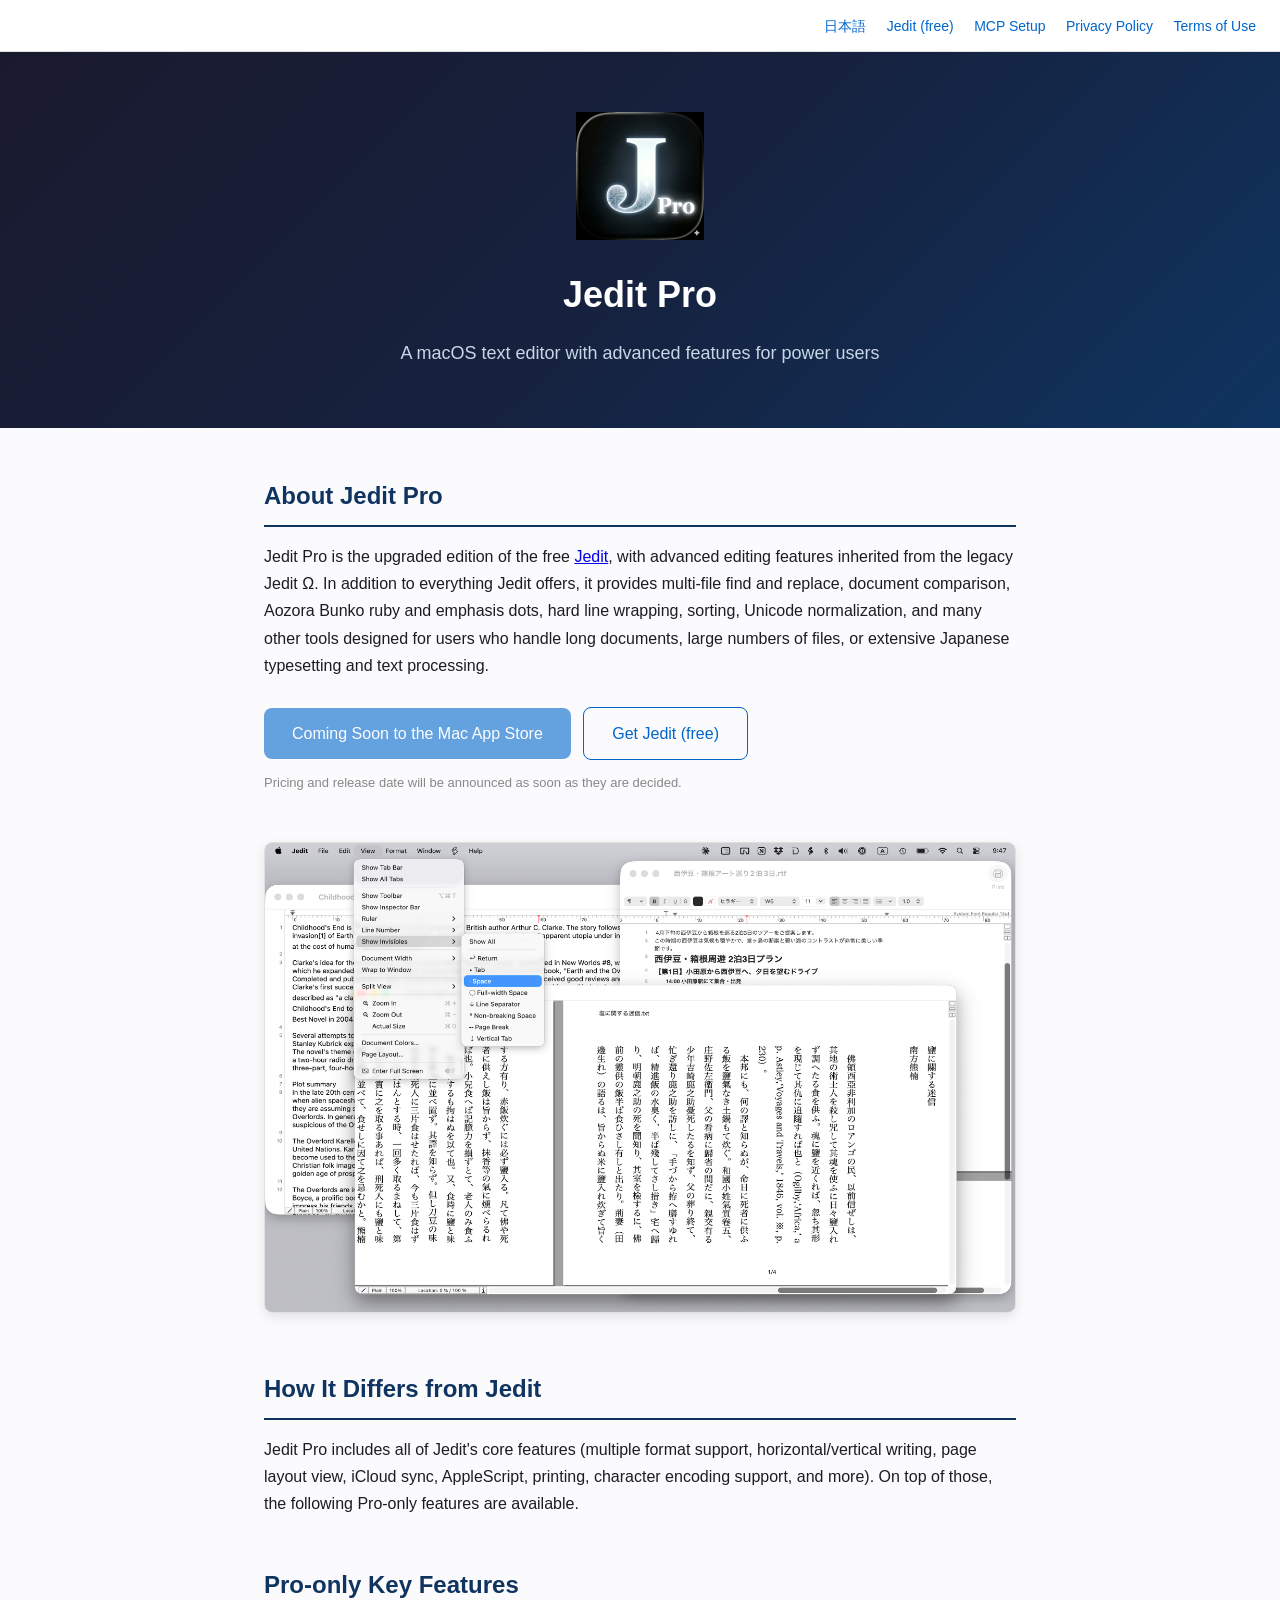
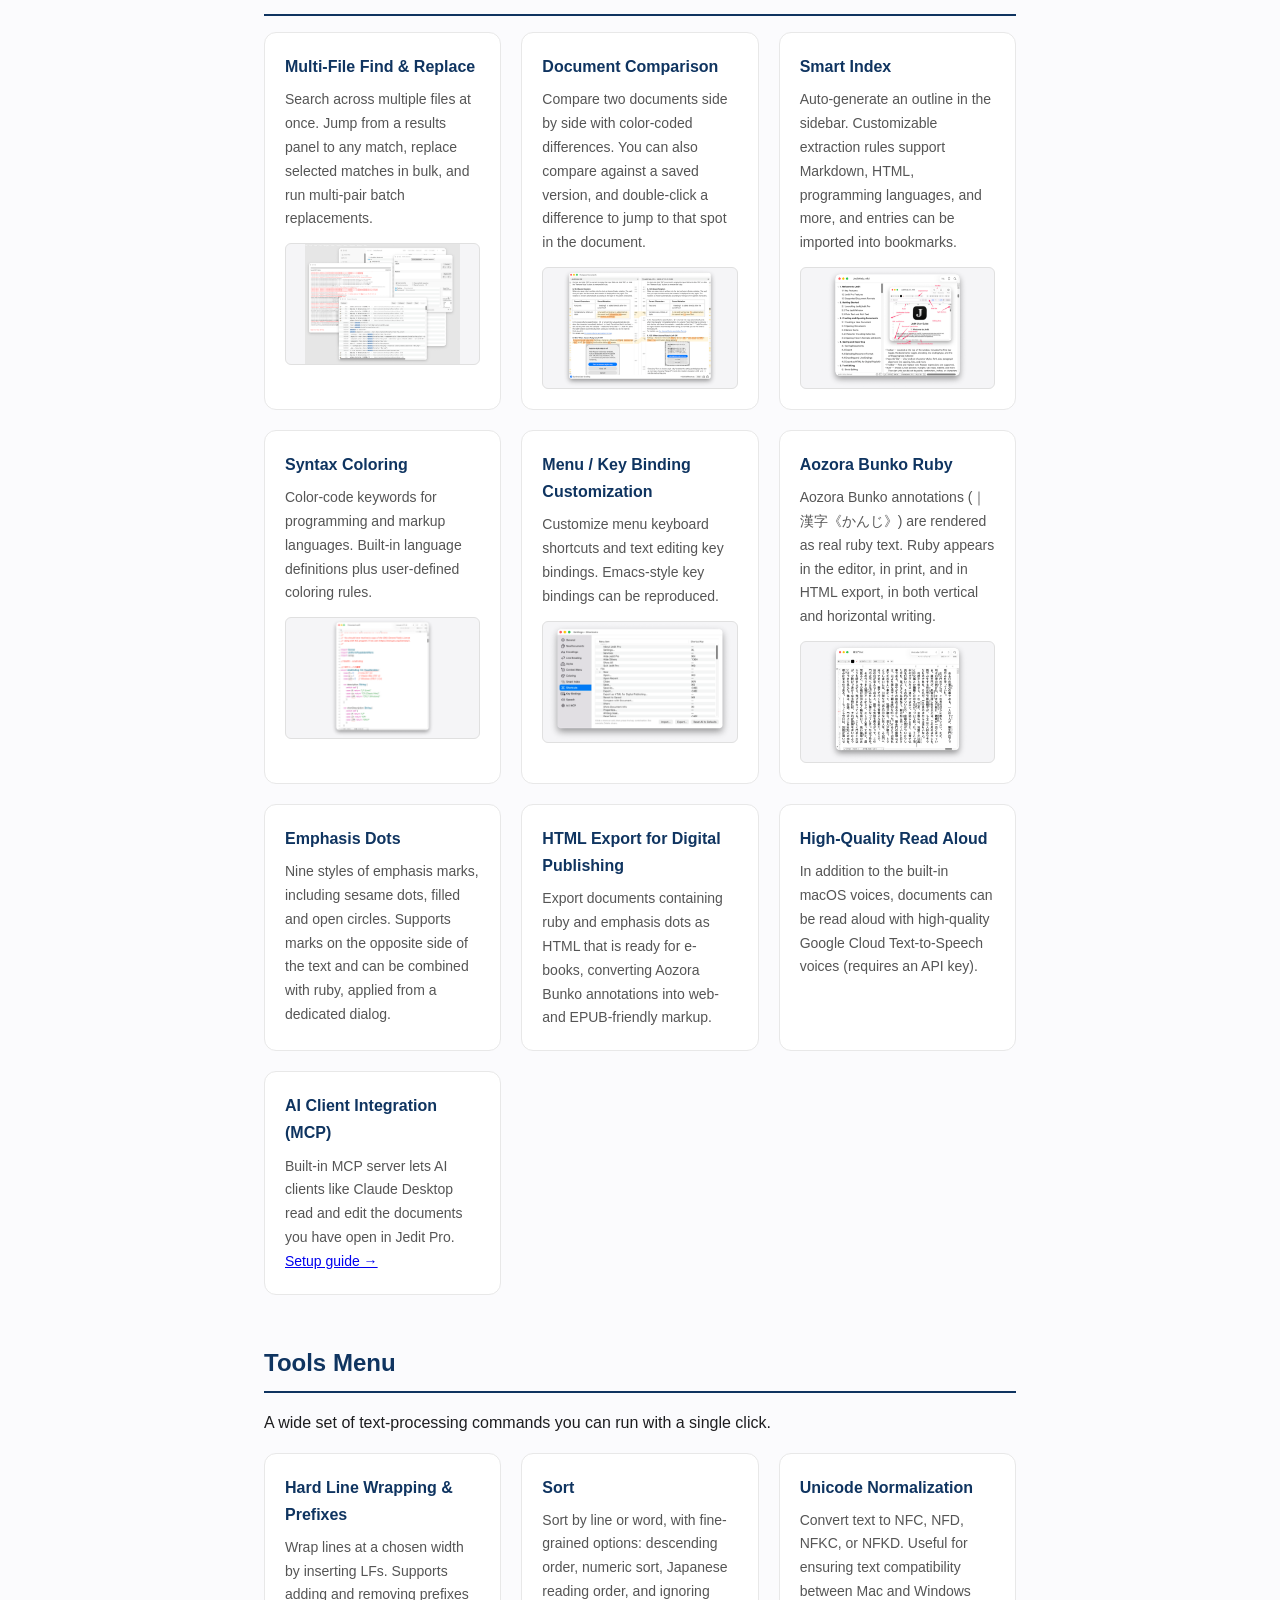
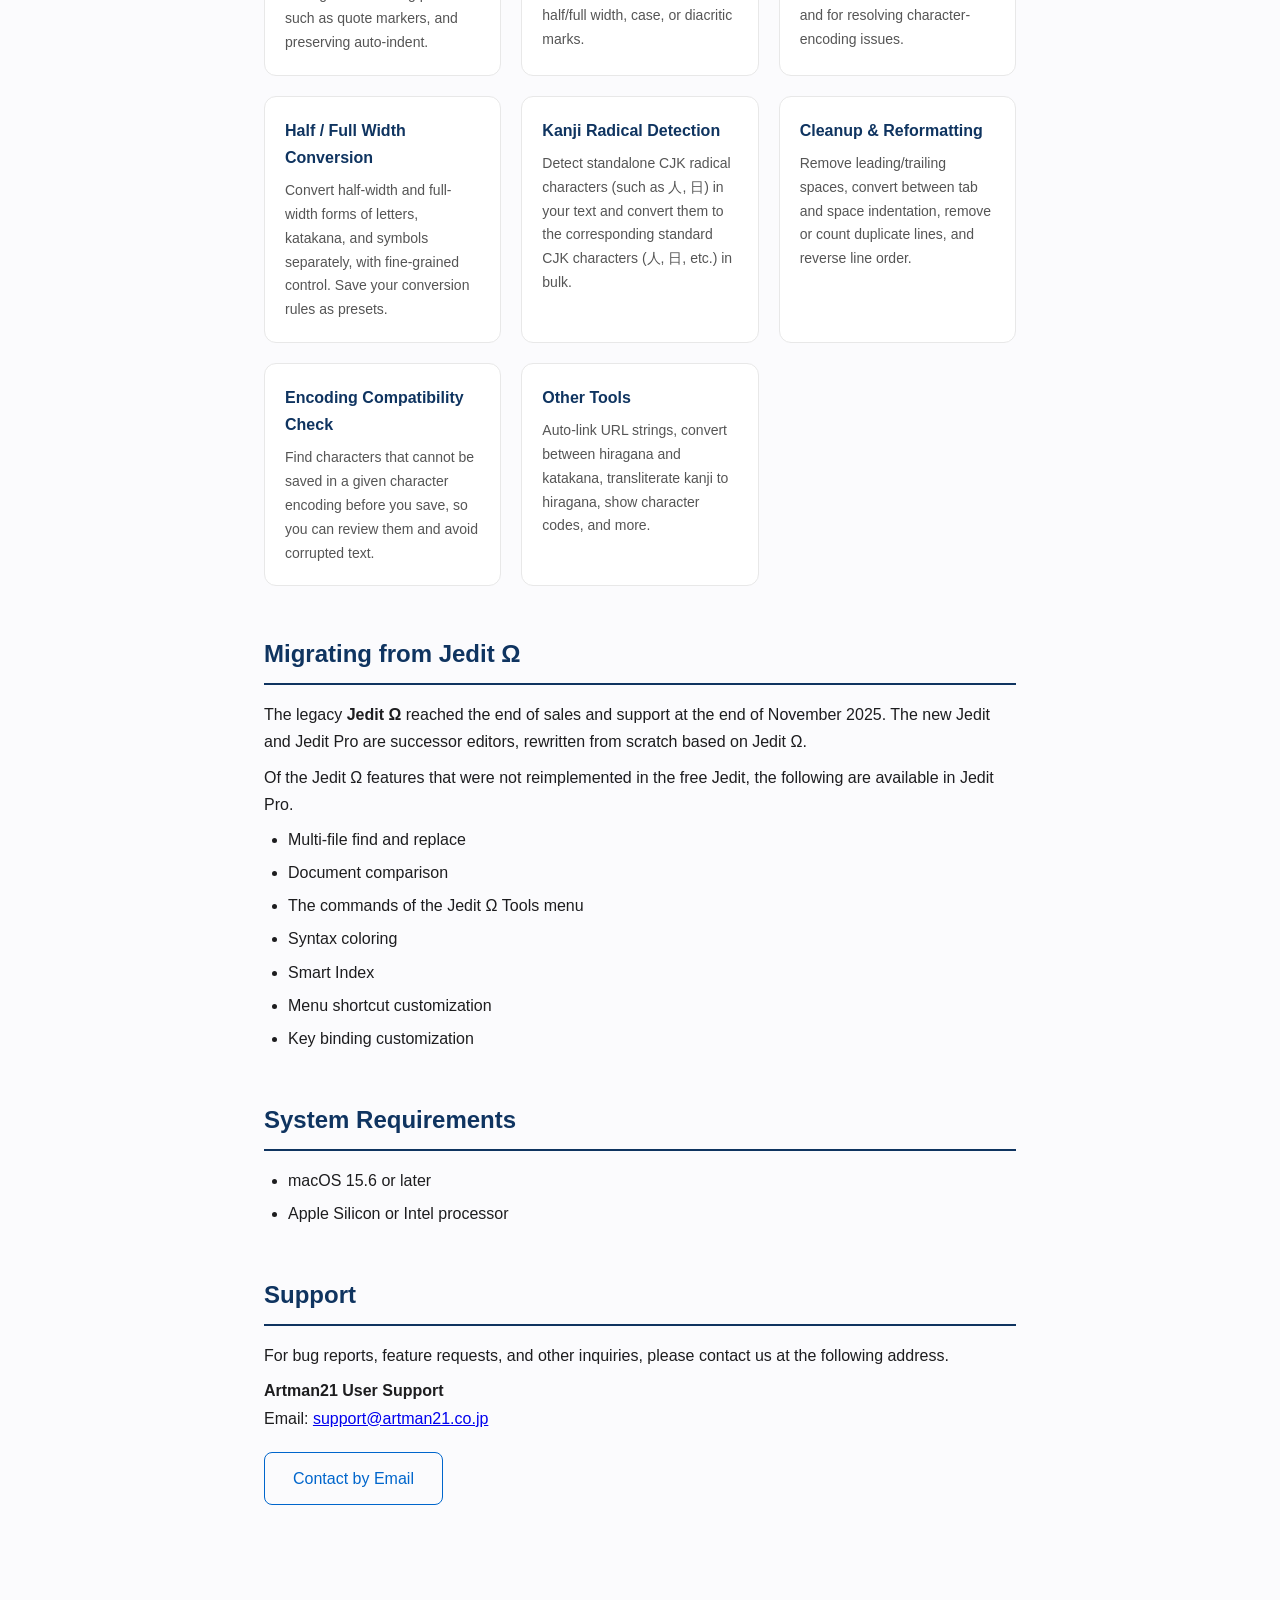
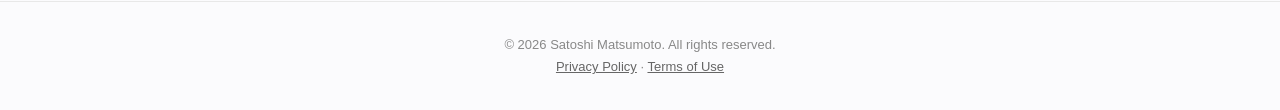
==== commit 1272202d: "利用規約 (EULA) ページを追加 (日本語・英語) App Store のサブスクリプション審査要件を満たすため、独自 EULA を用意する。  - 自動更新の必須開示 (価格・期間・24時間前ル" ====
--- a/docs/en/index.html
+++ b/docs/en/index.html
@@ -12,6 +12,7 @@
   <a href="https://cometheart314.github.io/Jedit-open/en/">Jedit (free)</a>
   <a href="mcp.html">MCP Setup</a>
   <a href="privacy.html">Privacy Policy</a>
+  <a href="terms.html">Terms of Use</a>
 </nav>
 <header>
   <img src="../appicon-pro.png" alt="Jedit Pro" width="128" height="128" style="margin-bottom: 16px;">
@@ -176,7 +177,7 @@
 </main>
 <footer>
   <p>&copy; 2026 Satoshi Matsumoto. All rights reserved.</p>
-  <p><a href="privacy.html">Privacy Policy</a></p>
+  <p><a href="privacy.html">Privacy Policy</a> &middot; <a href="terms.html">Terms of Use</a></p>
 </footer>
 </body>
 </html>
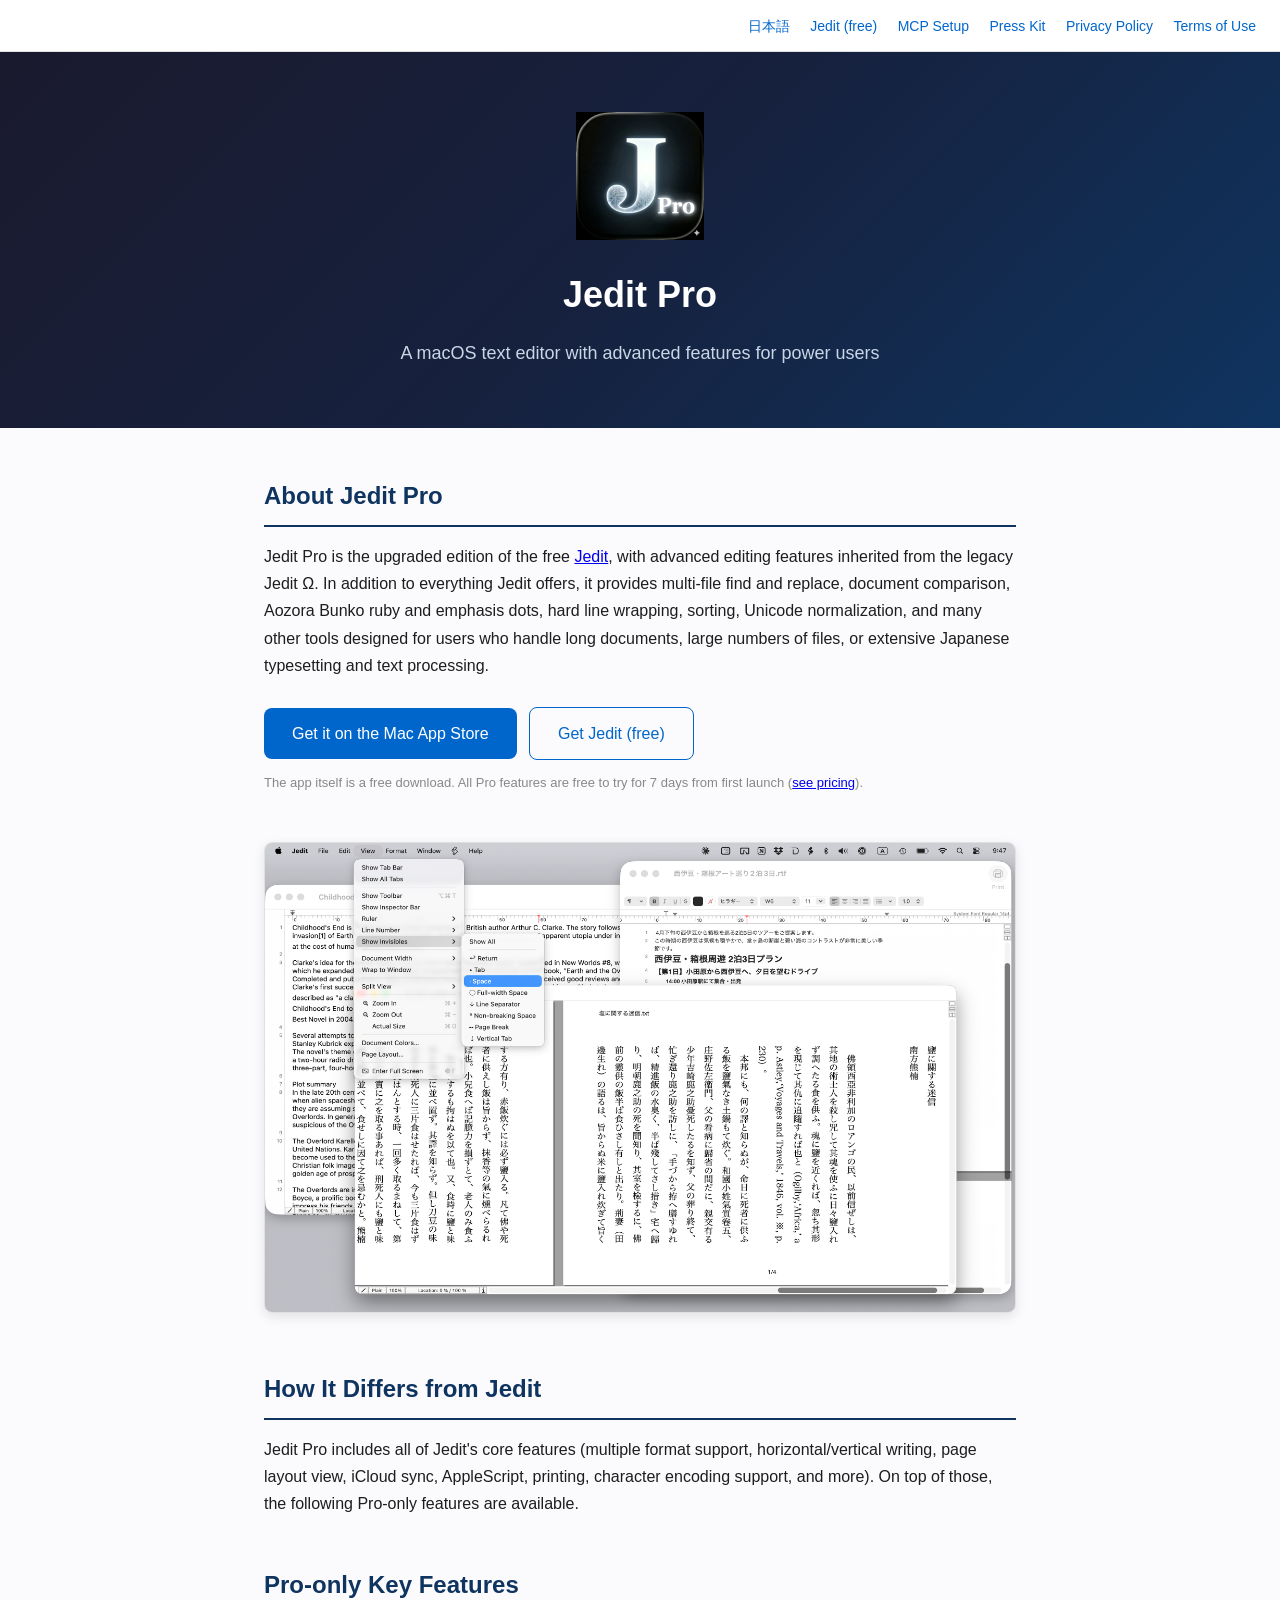
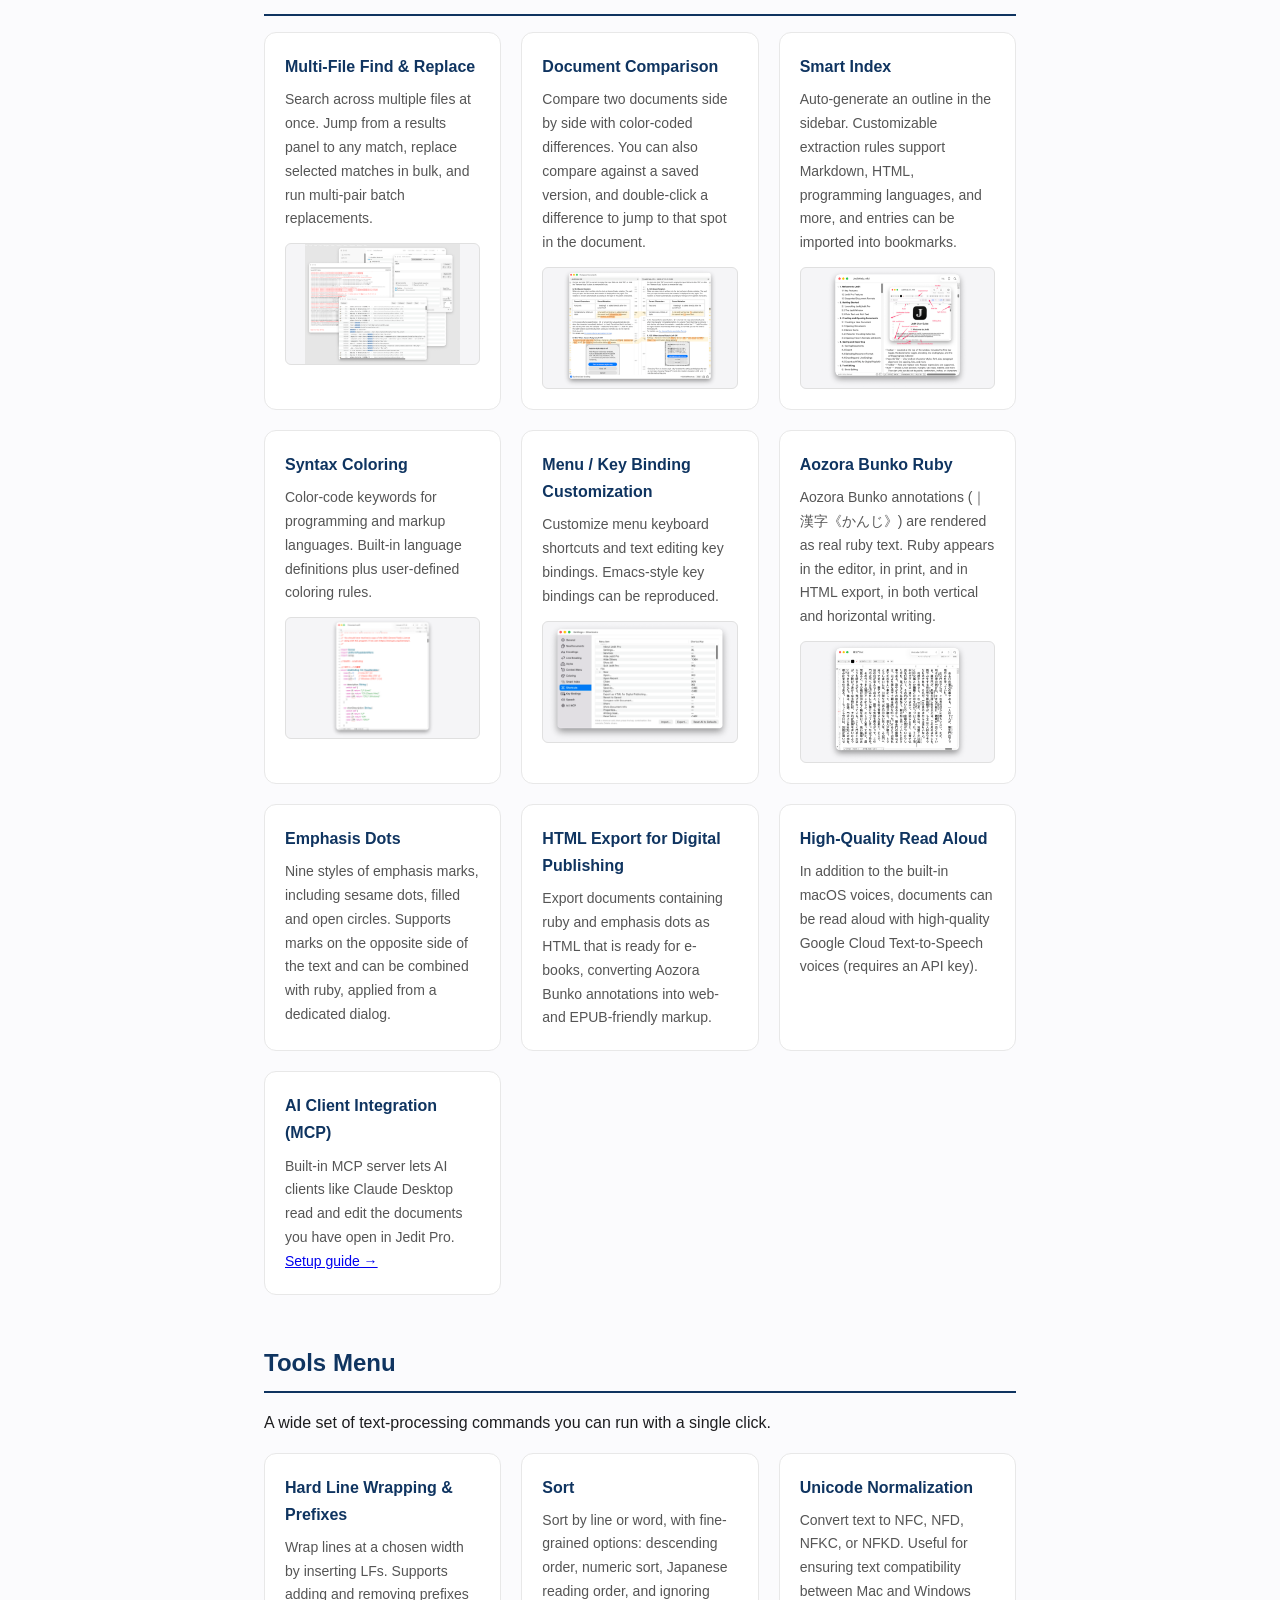
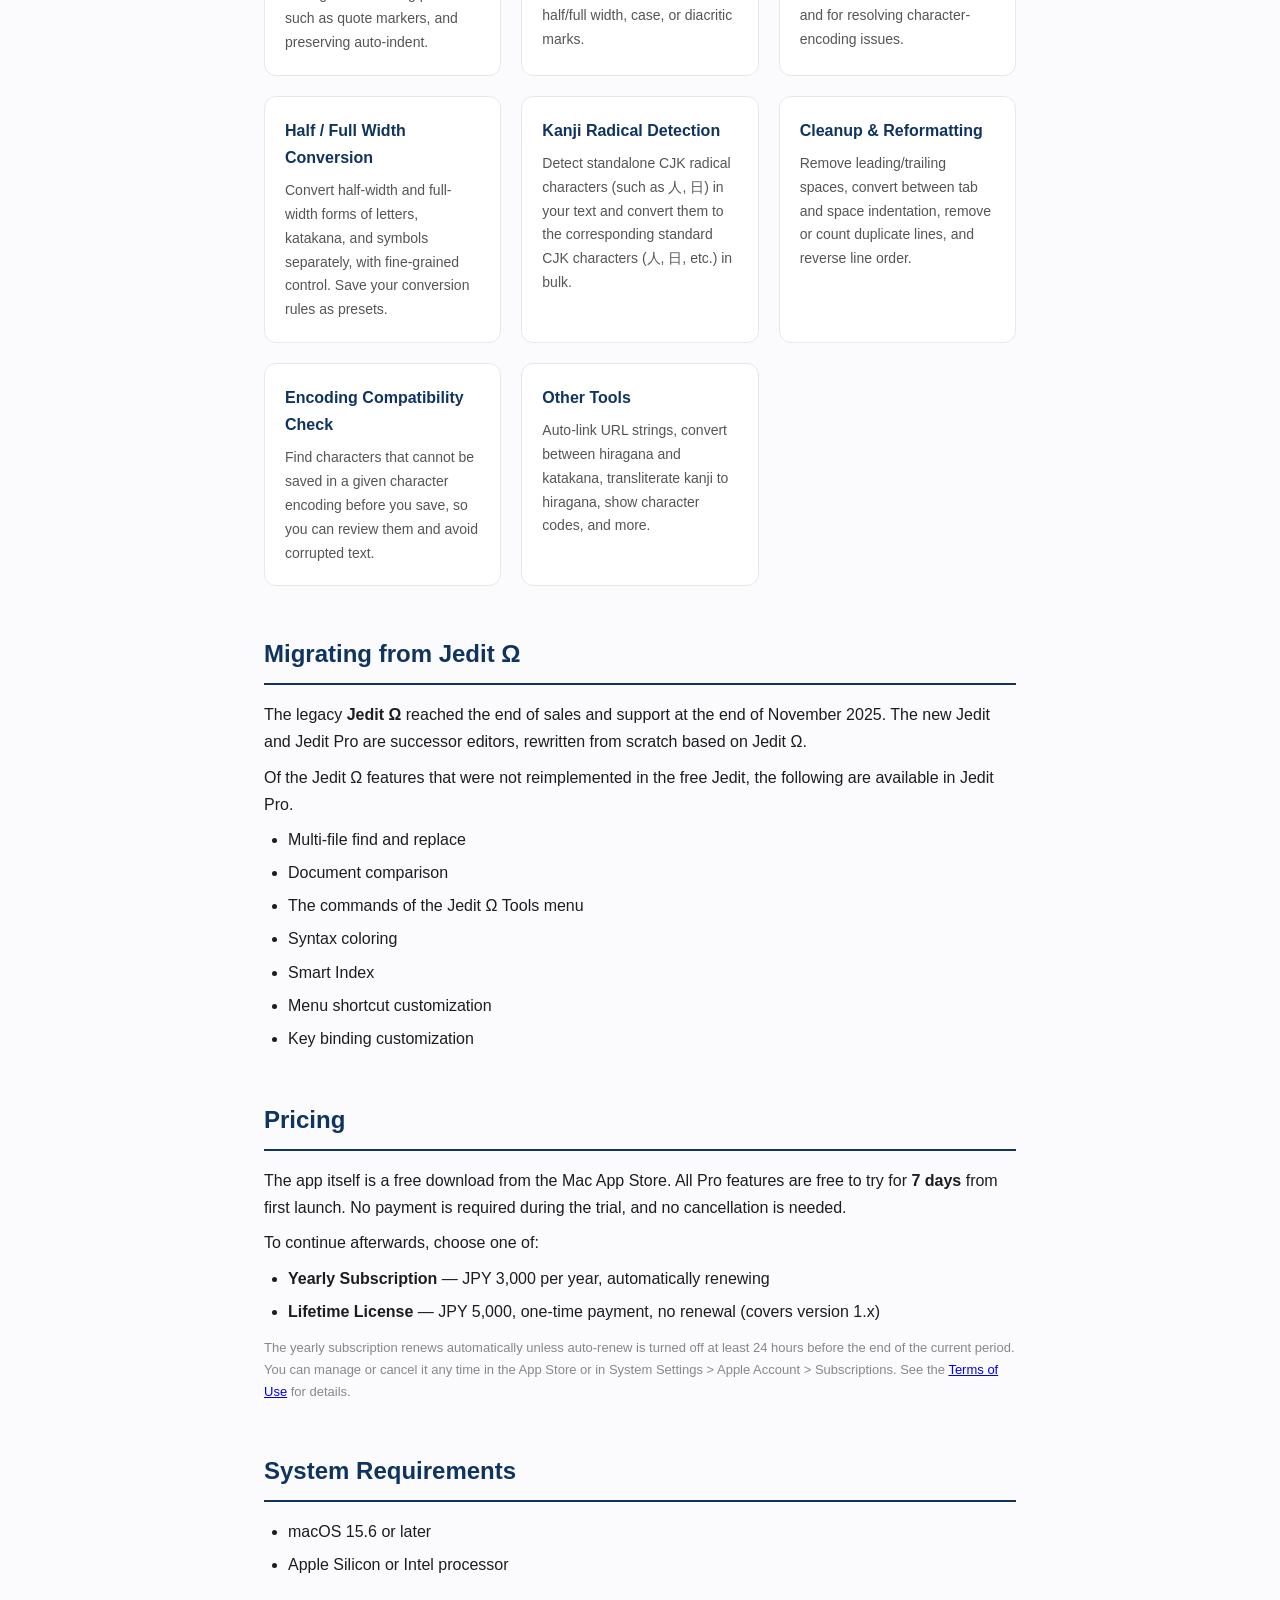
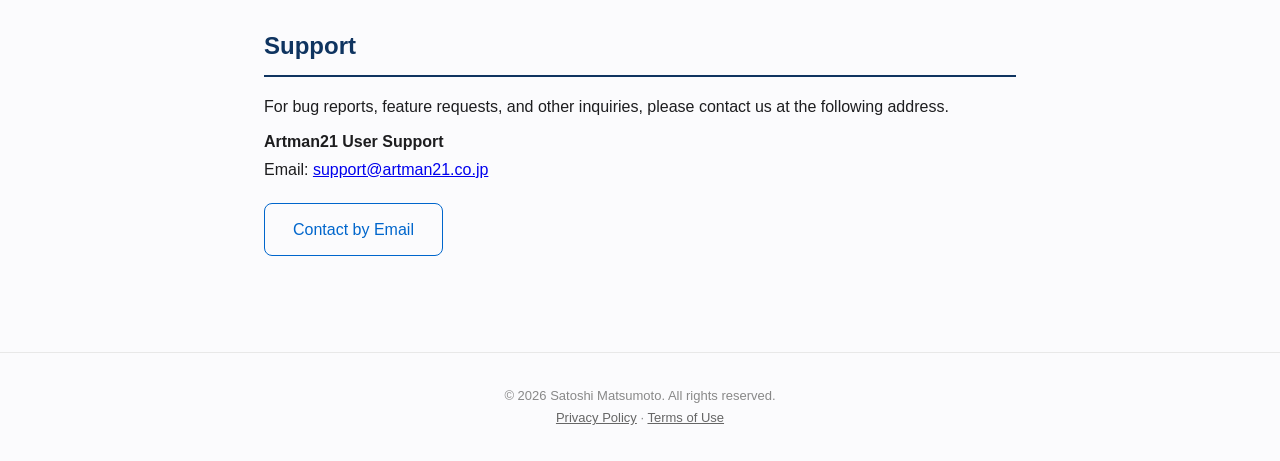
==== commit de6c704e: "App Store 公開に合わせてサイトを更新しプレスキットを追加 - 「近日公開」ボタンを App Store へのリンクに差し替え (ja/en) - 料金セクションを新設 (7日間試用 / 年額" ====
--- a/docs/en/index.html
+++ b/docs/en/index.html
@@ -4,13 +4,14 @@
 <meta charset="utf-8">
 <meta name="viewport" content="width=device-width, initial-scale=1">
 <title>Jedit Pro</title>
-<link rel="stylesheet" href="../style.css?v=3">
+<link rel="stylesheet" href="../style.css?v=4">
 </head>
 <body>
 <nav>
   <a href="../ja/">日本語</a>
   <a href="https://cometheart314.github.io/Jedit-open/en/">Jedit (free)</a>
   <a href="mcp.html">MCP Setup</a>
+  <a href="press.html">Press Kit</a>
   <a href="privacy.html">Privacy Policy</a>
   <a href="terms.html">Terms of Use</a>
 </nav>
@@ -24,10 +25,10 @@
     <h2>About Jedit Pro</h2>
     <p>Jedit Pro is the upgraded edition of the free <a href="https://cometheart314.github.io/Jedit-open/en/">Jedit</a>, with advanced editing features inherited from the legacy Jedit Ω. In addition to everything Jedit offers, it provides multi-file find and replace, document comparison, Aozora Bunko ruby and emphasis dots, hard line wrapping, sorting, Unicode normalization, and many other tools designed for users who handle long documents, large numbers of files, or extensive Japanese typesetting and text processing.</p>
     <div style="margin-top: 20px;">
-      <span class="btn" style="opacity:0.6; cursor:default;">Coming Soon to the Mac App Store</span>
+      <a href="https://apps.apple.com/app/jedit-pro/id6764817834" class="btn">Get it on the Mac App Store</a>
       <a href="https://cometheart314.github.io/Jedit-open/en/" class="btn btn-secondary">Get Jedit (free)</a>
     </div>
-    <p style="margin-top: 12px; font-size: 13px; color: #888;">Pricing and release date will be announced as soon as they are decided.</p>
+    <p style="margin-top: 12px; font-size: 13px; color: #888;">The app itself is a free download. All Pro features are free to try for 7 days from first launch (<a href="#pricing">see pricing</a>).</p>
   </section>
 
   <section>
@@ -157,6 +158,17 @@
     </ul>
   </section>
 
+  <section id="pricing">
+    <h2>Pricing</h2>
+    <p>The app itself is a free download from the Mac App Store. All Pro features are free to try for <strong>7 days</strong> from first launch. No payment is required during the trial, and no cancellation is needed.</p>
+    <p style="margin-top: 8px;">To continue afterwards, choose one of:</p>
+    <ul>
+      <li><strong>Yearly Subscription</strong> — JPY 3,000 per year, automatically renewing</li>
+      <li><strong>Lifetime License</strong> — JPY 5,000, one-time payment, no renewal (covers version 1.x)</li>
+    </ul>
+    <p style="margin-top: 12px; font-size: 13px; color: #888;">The yearly subscription renews automatically unless auto-renew is turned off at least 24 hours before the end of the current period. You can manage or cancel it any time in the App Store or in System Settings &gt; Apple Account &gt; Subscriptions. See the <a href="terms.html">Terms of Use</a> for details.</p>
+  </section>
+
   <section>
     <h2>System Requirements</h2>
     <ul>
--- a/docs/style.css
+++ b/docs/style.css
@@ -158,3 +158,11 @@
 .markdown-body h2 { font-size: 20px; font-weight: 600; margin-top: 32px; margin-bottom: 12px; color: #1d1d1f; }
 .markdown-body ul { padding-left: 24px; margin-top: 8px; }
 .markdown-body li { margin-bottom: 6px; }
+.markdown-body h3 { font-size: 17px; font-weight: 600; margin-top: 24px; margin-bottom: 10px; color: #0f3460; }
+.markdown-body p { margin-top: 10px; }
+.markdown-body hr { border: 0; border-top: 1px solid #e8e8e8; margin: 32px 0 16px; }
+.markdown-body code { font-family: ui-monospace, SFMono-Regular, Menlo, monospace; font-size: 13px; background: #f5f5f7; padding: 2px 5px; border-radius: 4px; }
+.markdown-body table { width: 100%; border-collapse: collapse; margin-top: 12px; font-size: 14px; }
+.markdown-body th, .markdown-body td { text-align: left; padding: 10px 14px; border-bottom: 1px solid #e8e8e8; vertical-align: top; }
+.markdown-body td:first-child { width: 30%; color: #0f3460; font-weight: 600; background: #f5f8fc; }
+.markdown-body thead { display: none; }
